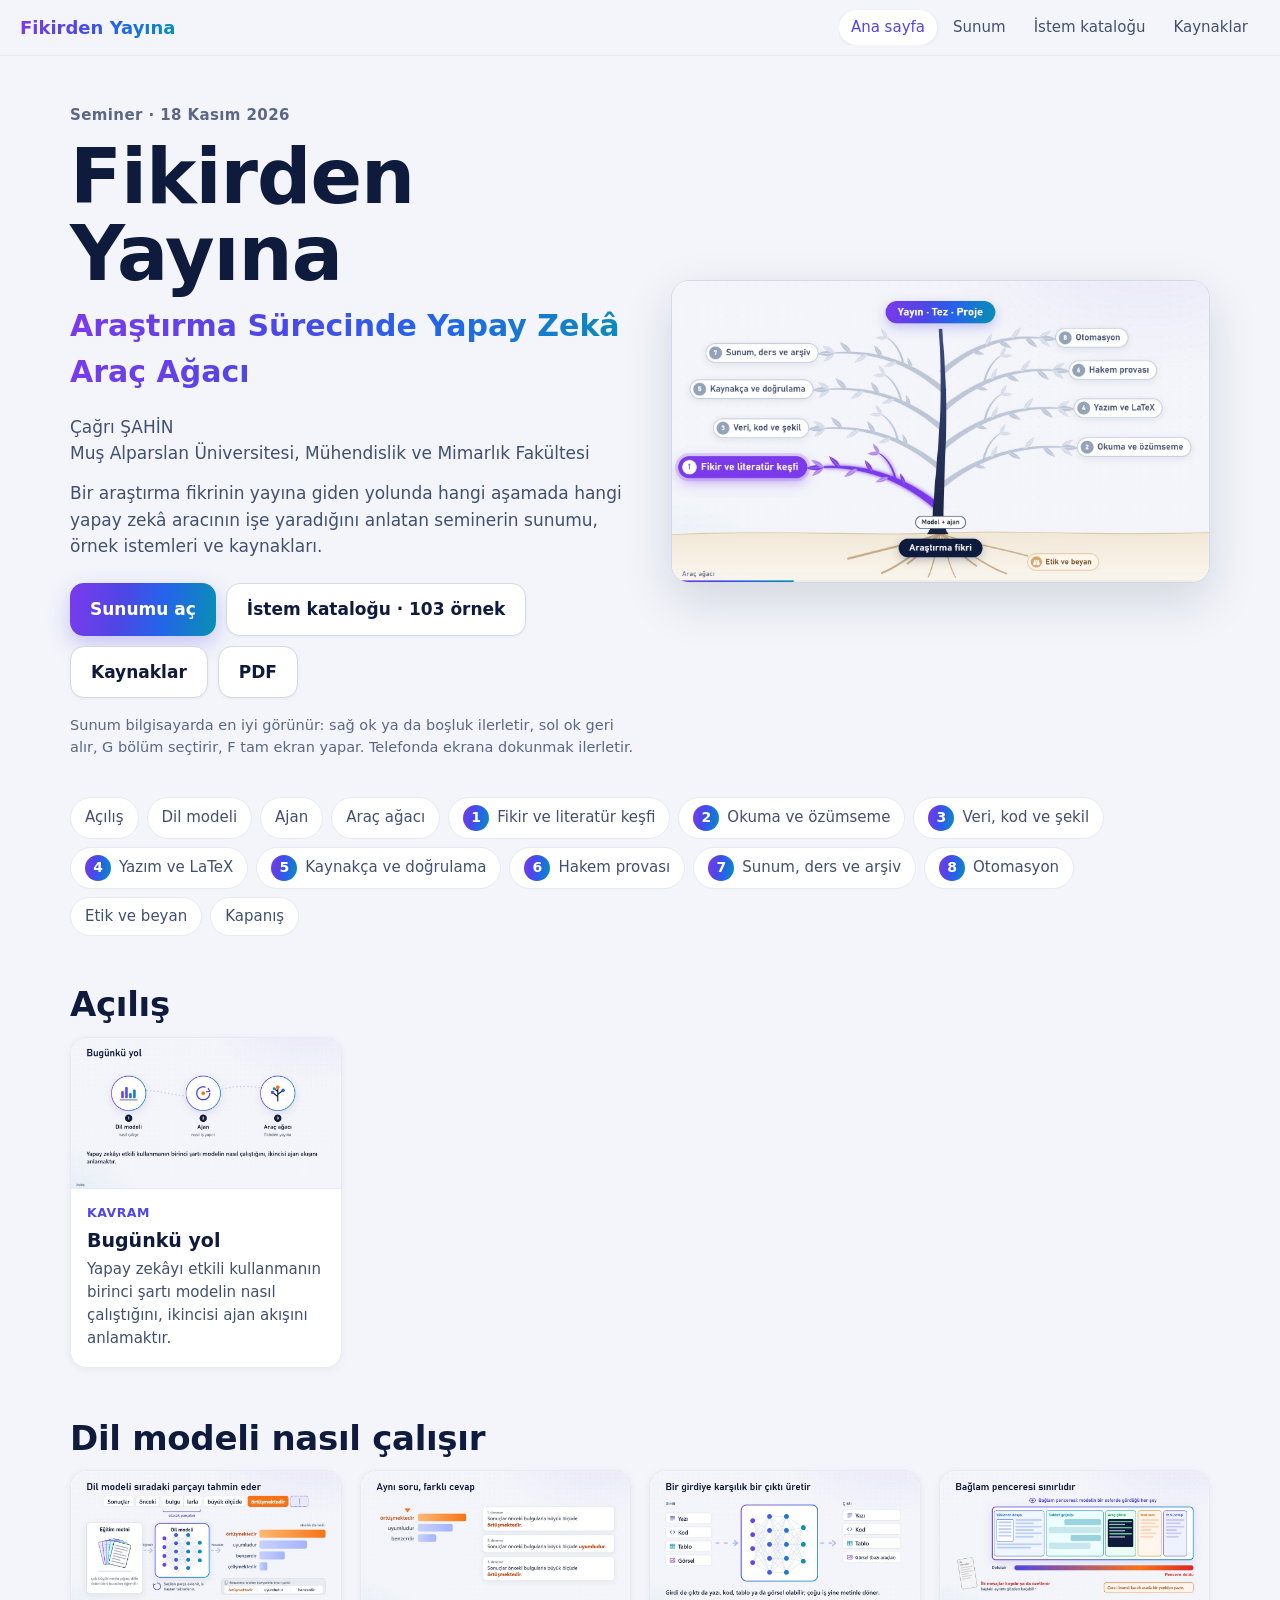
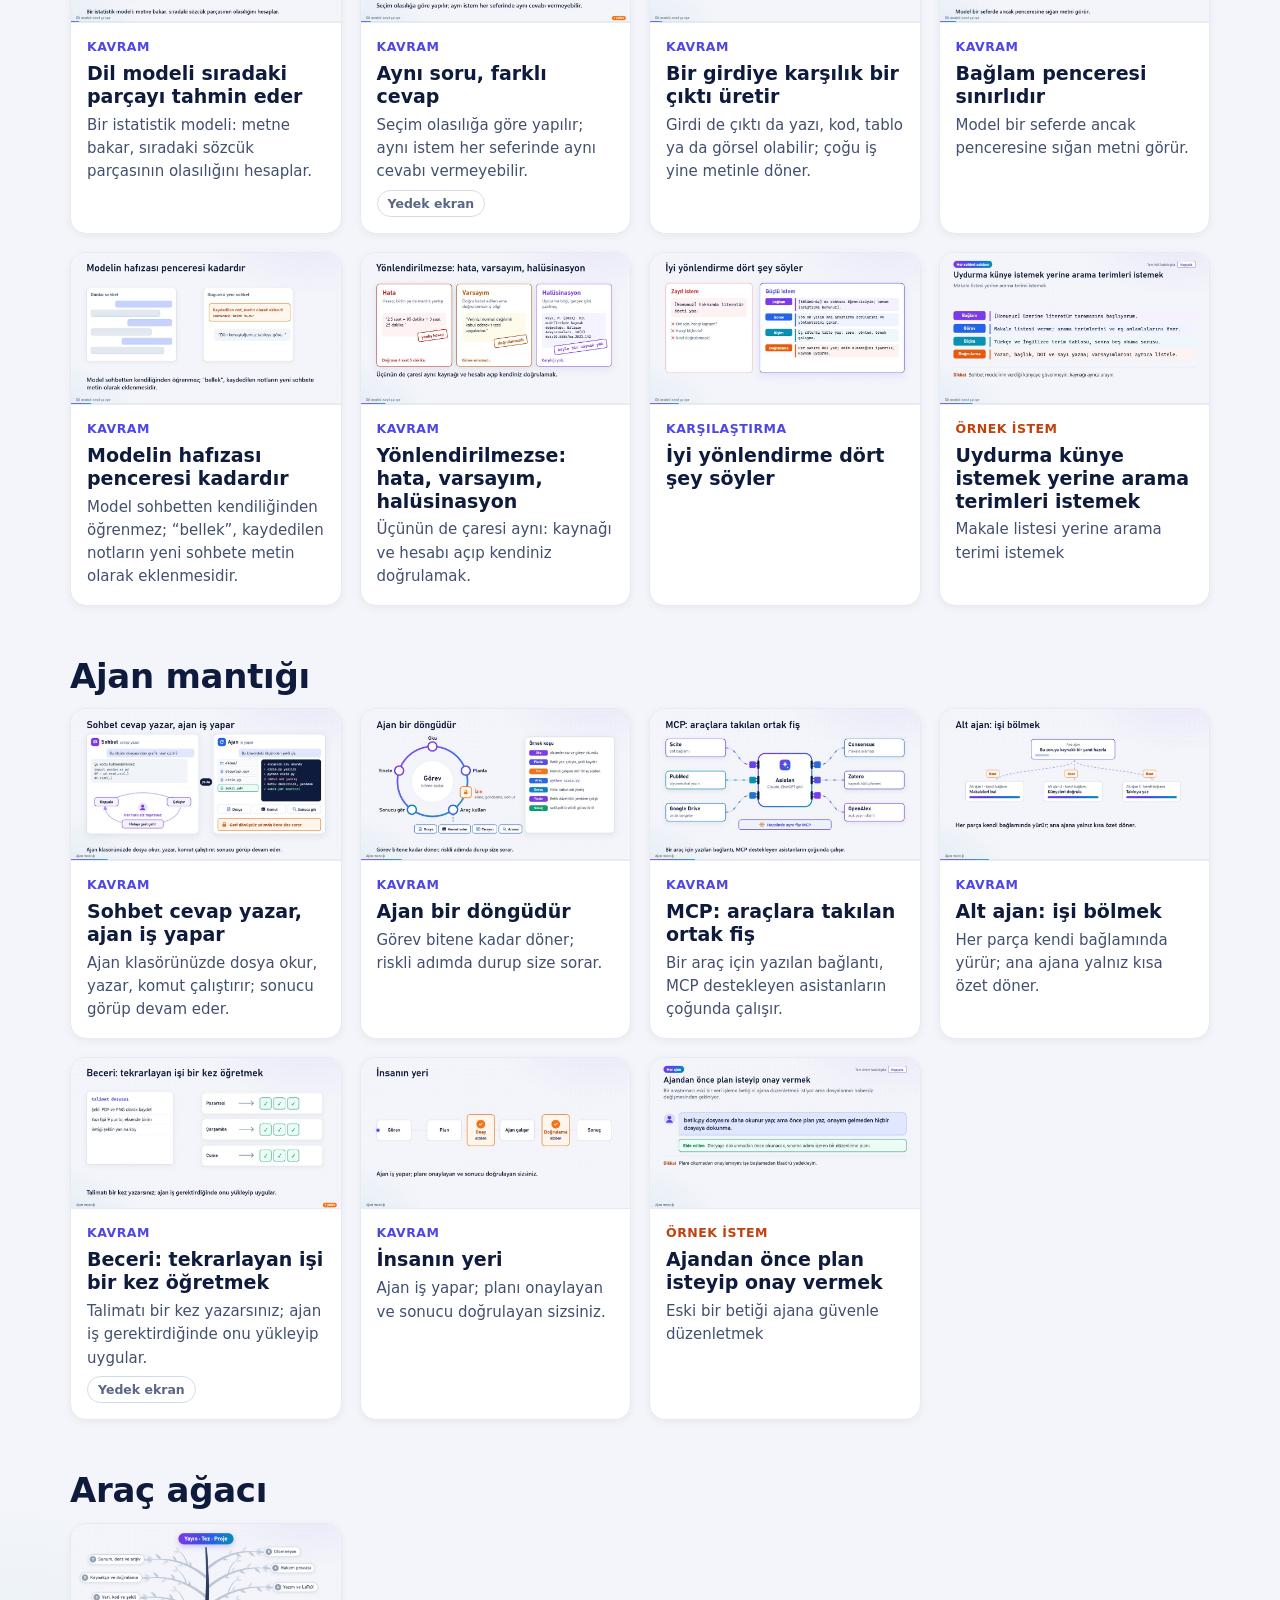
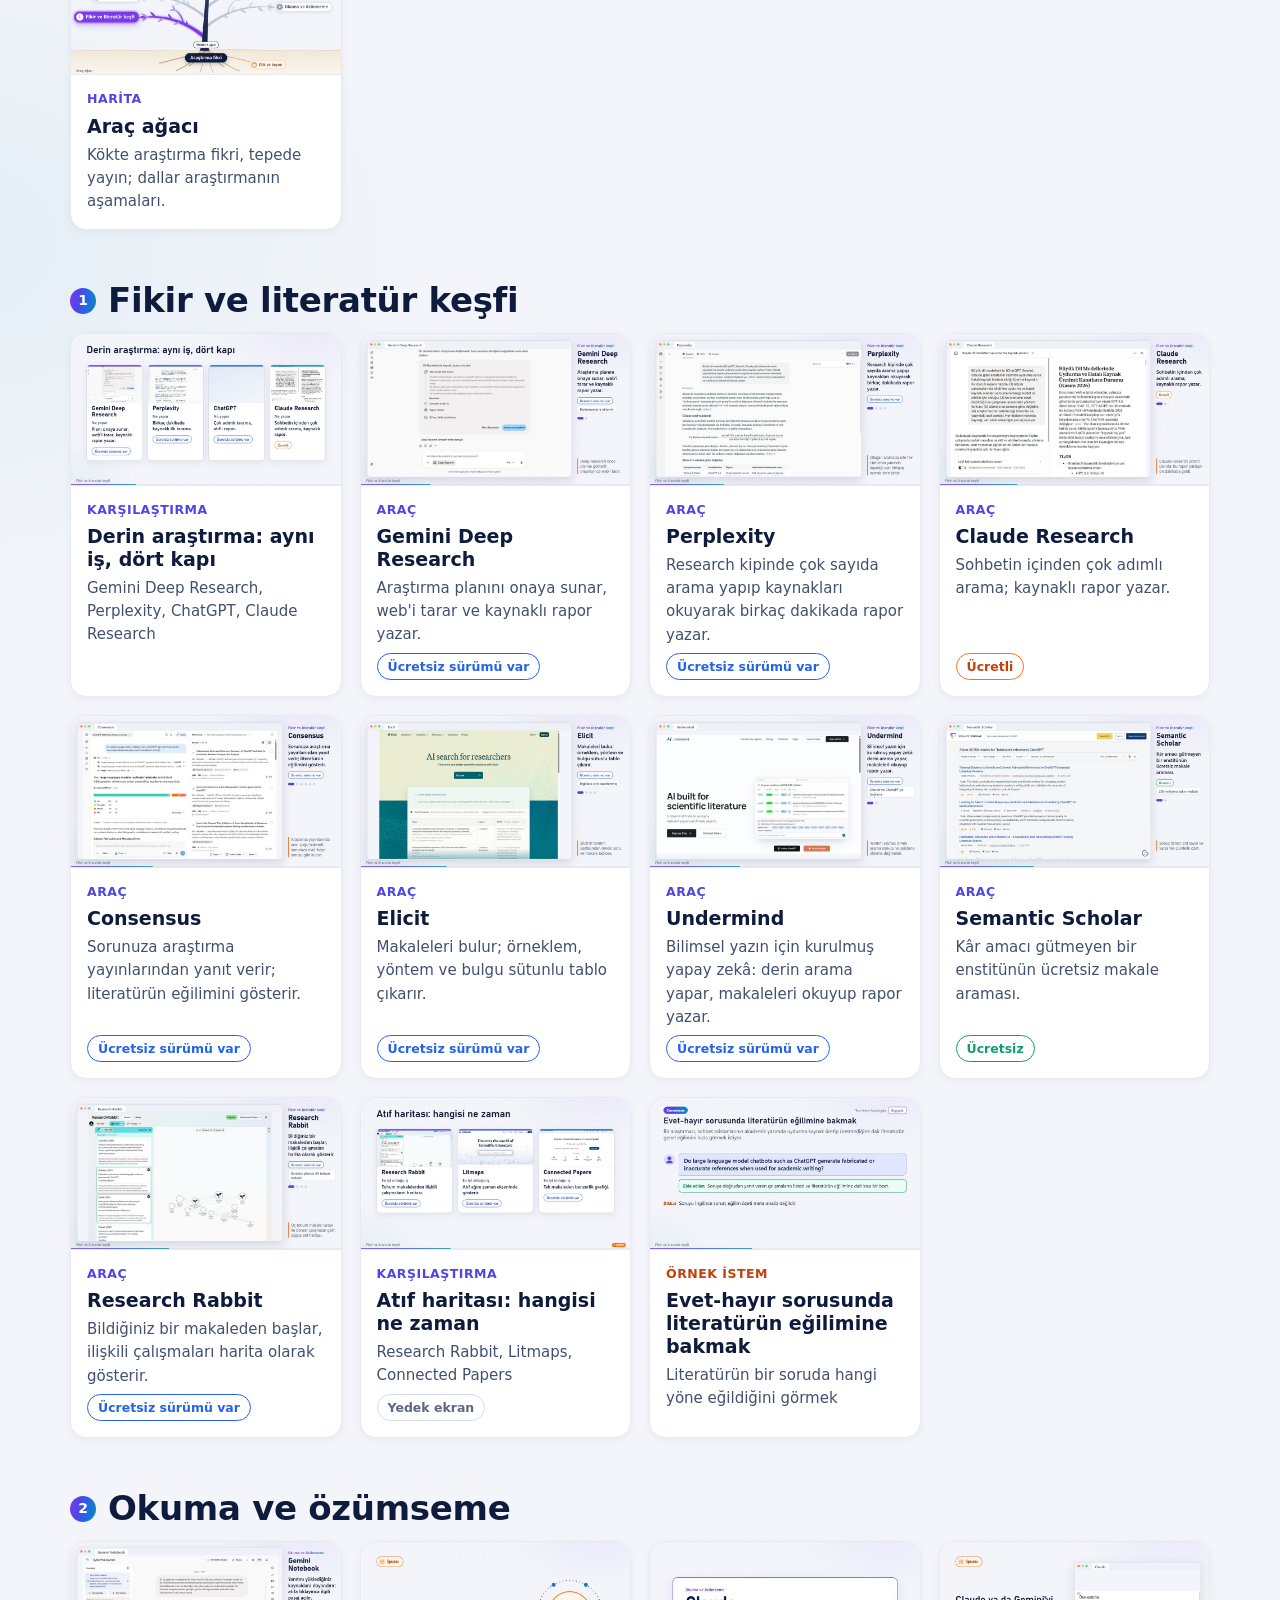
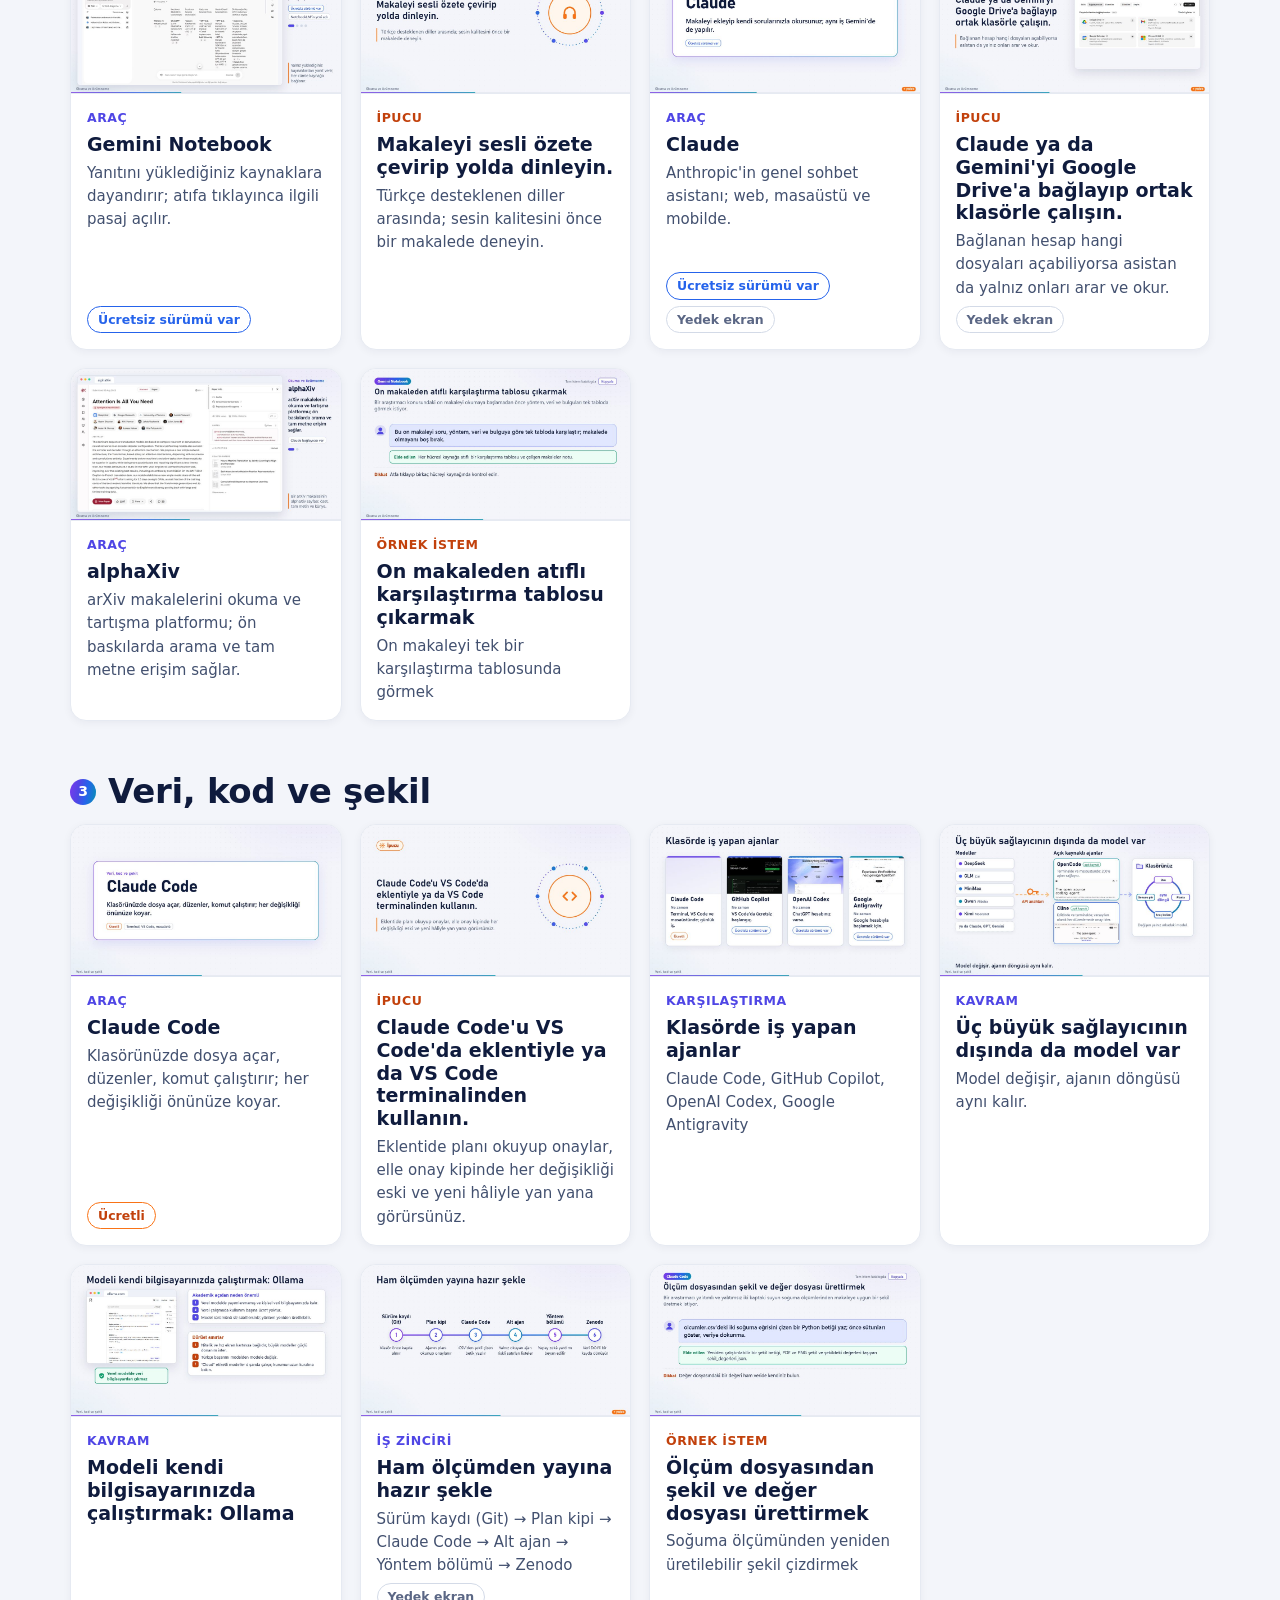
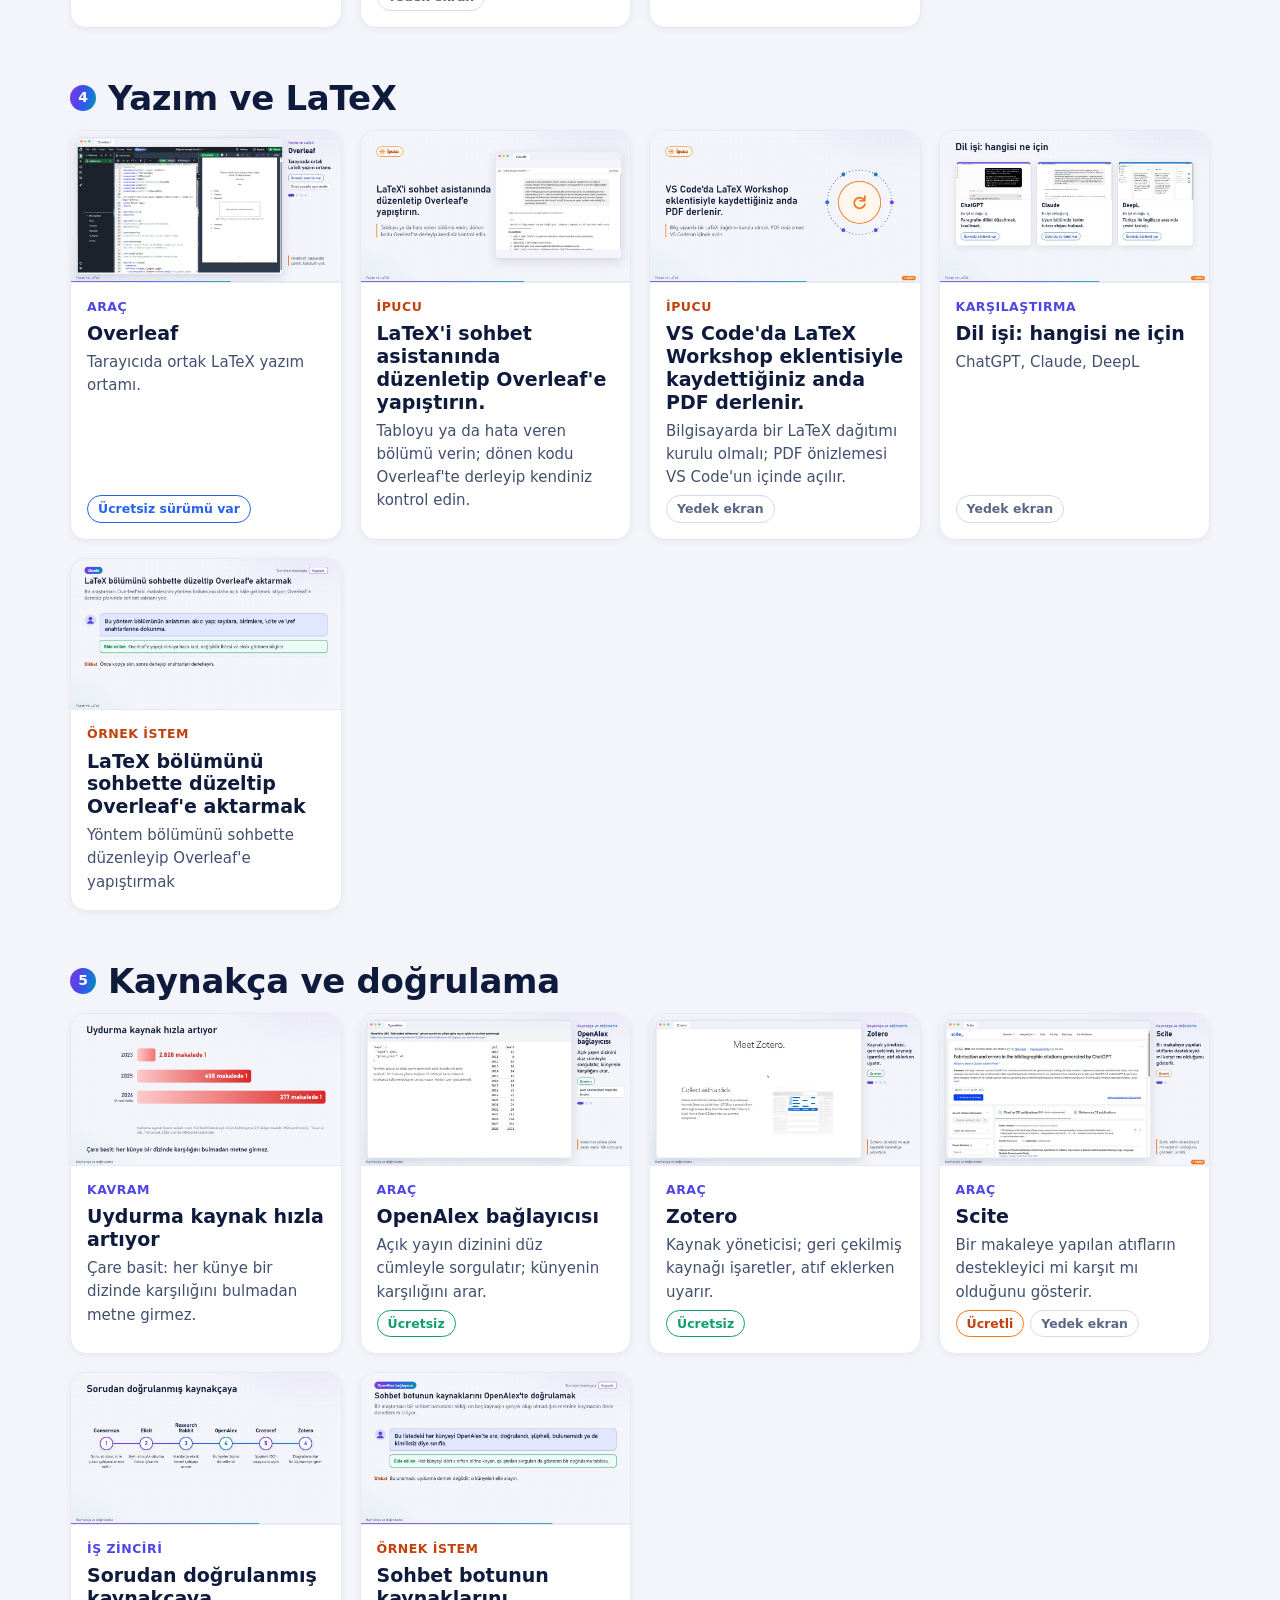
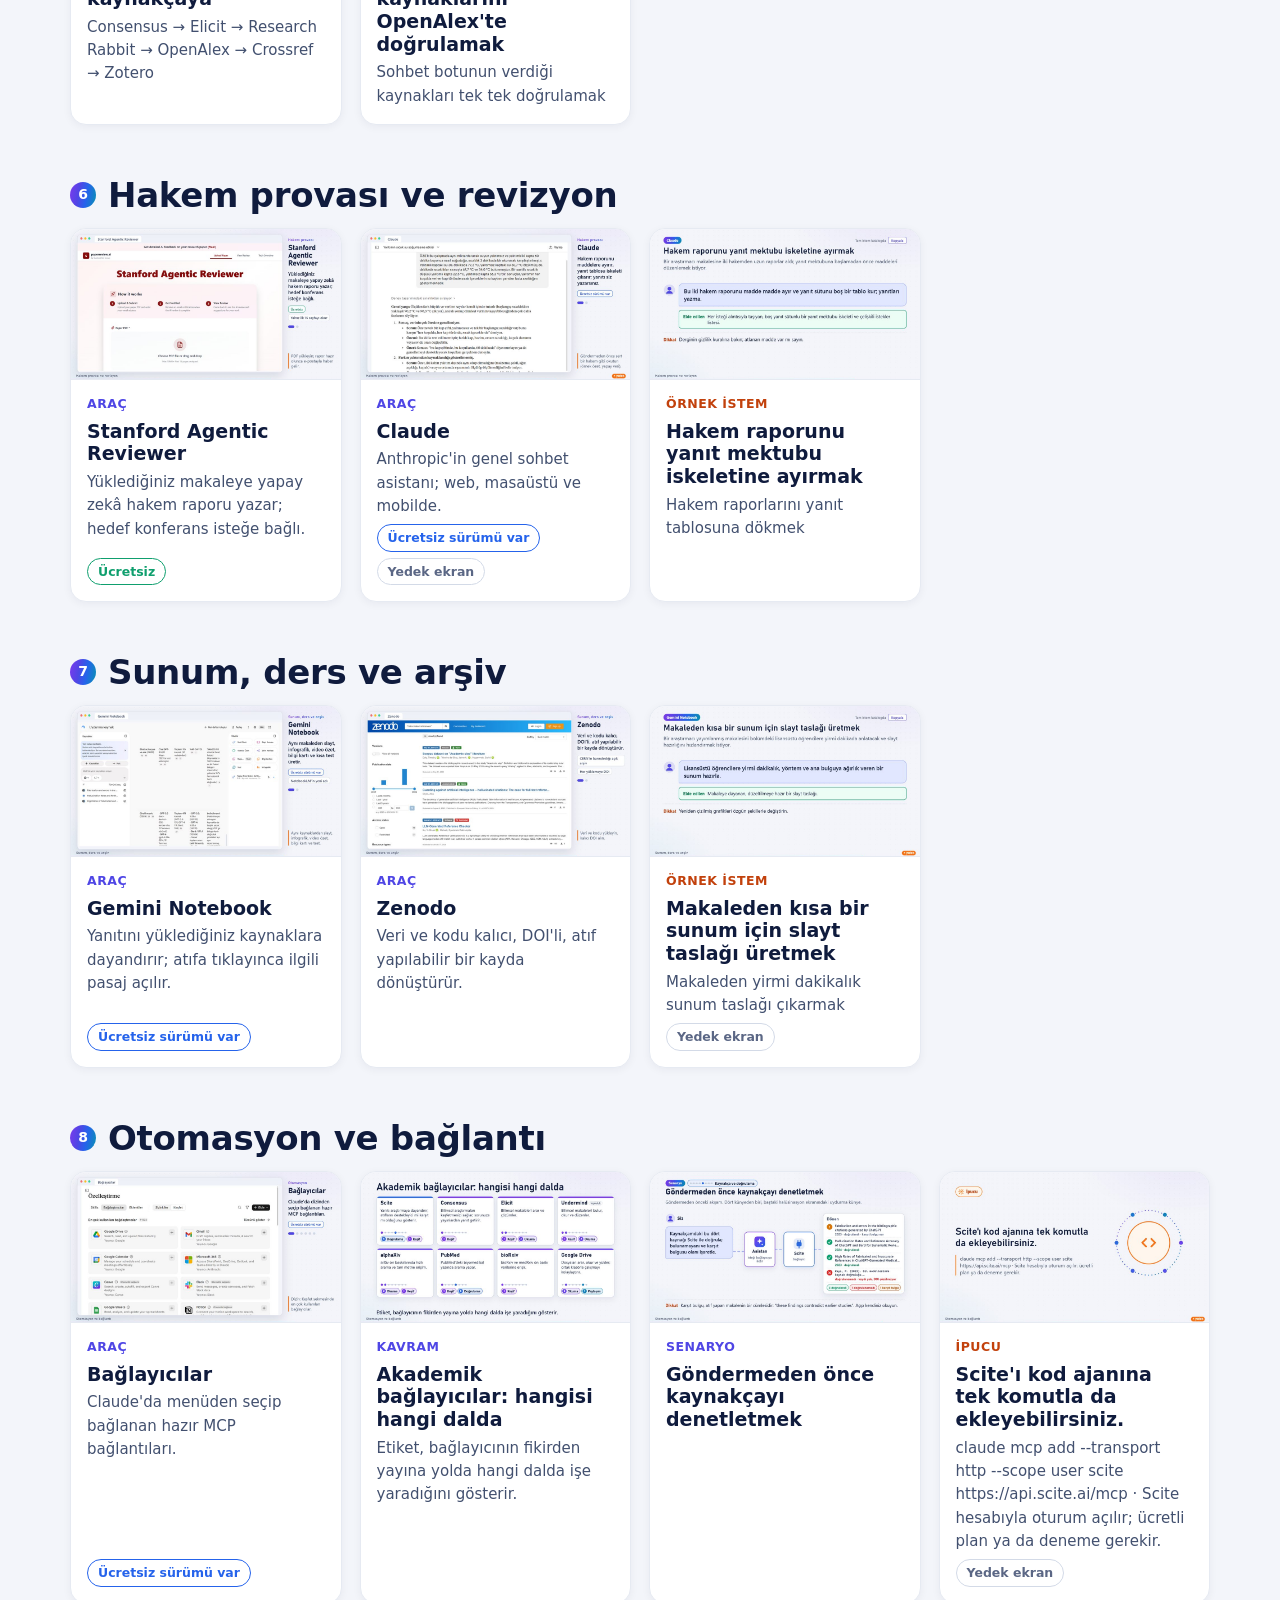
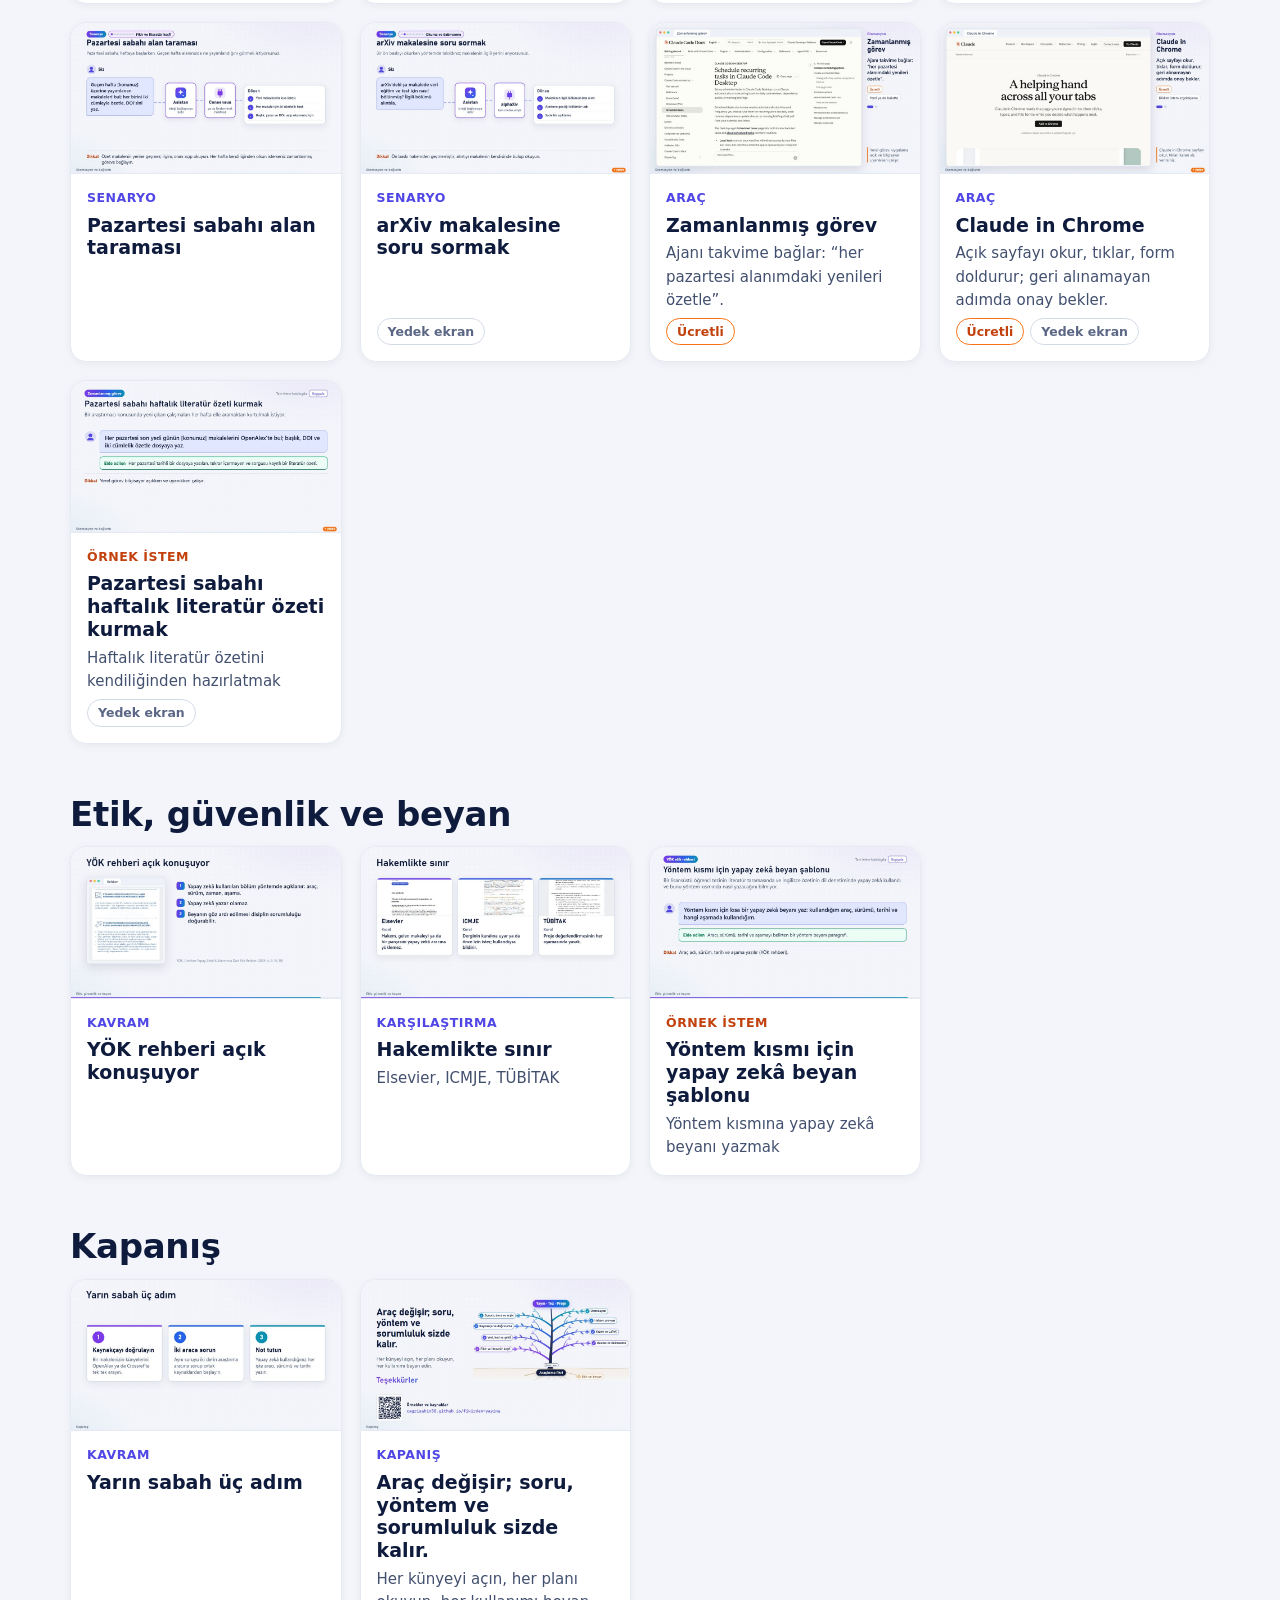
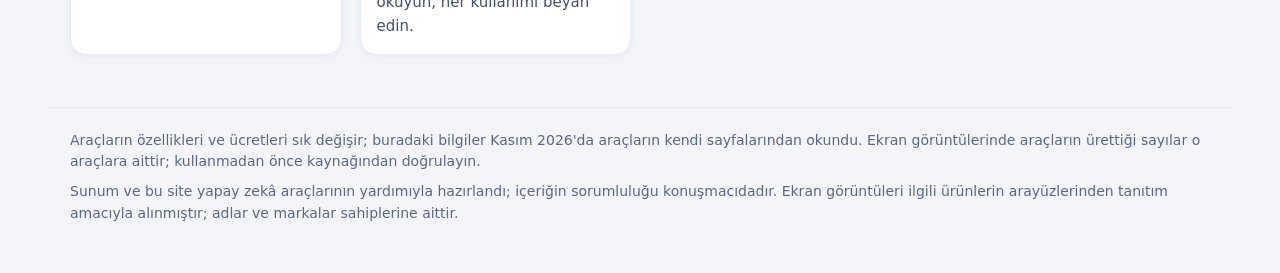
==== index.html @ ee10cb18 "Fikirden Yayina: seminer sunumu, istem katalogu ve kaynaklar Sunum (82 ekran), 103 ornekli istem kat" ====
<!doctype html>
<html lang="tr">
<head>
<meta charset="utf-8">
<meta name="viewport" content="width=device-width, initial-scale=1">
<title>Fikirden Yayına: Araştırma Sürecinde Yapay Zekâ Araç Ağacı</title>
<meta name="description" content="Araştırma sürecinde yapay zekâ araçları: seminer sunumu, örnek istemler ve kaynaklar.">
<meta property="og:type" content="website">
<meta property="og:title" content="Fikirden Yayına: Araştırma Sürecinde Yapay Zekâ Araç Ağacı">
<meta property="og:description" content="Araştırma sürecinde yapay zekâ araçları: seminer sunumu, örnek istemler ve kaynaklar.">
<meta property="og:image" content="https://cagrisahin58.github.io/fikirden-yayina/kucuk/kapak.jpg">
<meta property="og:url" content="https://cagrisahin58.github.io/fikirden-yayina/">
<link rel="stylesheet" href="site.css">
<link rel="icon" href="data:image/svg+xml,%3Csvg xmlns='http://www.w3.org/2000/svg' viewBox='0 0 64 64'%3E%3Cdefs%3E%3ClinearGradient id='g' x1='0' y1='0' x2='1' y2='1'%3E%3Cstop offset='0' stop-color='%237C3AED'/%3E%3Cstop offset='1' stop-color='%230891B2'/%3E%3C/linearGradient%3E%3C/defs%3E%3Crect width='64' height='64' rx='14' fill='url(%23g)'/%3E%3Cpath d='M32 52V14M32 38l-11-10M32 30l11-10' stroke='white' stroke-width='5' stroke-linecap='round' fill='none'/%3E%3C/svg%3E">
</head>
<body>
<nav class="ust-cubuk"><a class="marka" href="index.html">Fikirden Yayına</a><div class="baglar"><a href="index.html" class="etkin">Ana sayfa</a><a href="sunum.html">Sunum</a><a href="ornekler.html">İstem kataloğu</a><a href="kaynaklar.html">Kaynaklar</a></div></nav>
<div class="sar">
<header class="hero">
<div>
<p class="ust">Seminer · 18 Kasım 2026</p>
<h1>Fikirden Yayına</h1>
<p class="alt-b">Araştırma Sürecinde Yapay Zekâ Araç Ağacı</p>
<p class="kim">Çağrı ŞAHİN<br>Muş Alparslan Üniversitesi, Mühendislik ve Mimarlık Fakültesi</p>
<p class="tanim">Bir araştırma fikrinin yayına giden yolunda hangi aşamada hangi yapay zekâ aracının işe yaradığını anlatan seminerin sunumu, örnek istemleri ve kaynakları.</p>
<div class="dugmeler"><a class="dugme ana" href="sunum.html">Sunumu aç</a><a class="dugme" href="ornekler.html">İstem kataloğu · 103 örnek</a><a class="dugme" href="kaynaklar.html">Kaynaklar</a><a class="dugme" href="fikirden-yayina.pdf">PDF</a></div>
<p class="ipucu-s">Sunum bilgisayarda en iyi görünür: sağ ok ya da boşluk ilerletir, sol ok geri alır, G bölüm seçtirir, F tam ekran yapar. Telefonda ekrana dokunmak ilerletir.</p>
</div>
<a class="hero-gorsel" href="sunum.html#id=harita_ilk"><img width="1600" height="900" src="kucuk/agac.jpg" alt="Araç ağacı: kökte araştırma fikri, tepede yayın, dallarda araştırmanın aşamaları"></a>
</header>
<nav class="icindekiler" aria-label="Bölümler"><a href="#b-acilis">Açılış</a><a href="#b-llm">Dil modeli</a><a href="#b-ajan">Ajan</a><a href="#b-harita">Araç ağacı</a><a href="#b-kesif"><span class="no">1</span>Fikir ve literatür keşfi</a><a href="#b-okuma"><span class="no">2</span>Okuma ve özümseme</a><a href="#b-uretim"><span class="no">3</span>Veri, kod ve şekil</a><a href="#b-yazim"><span class="no">4</span>Yazım ve LaTeX</a><a href="#b-dogrulama"><span class="no">5</span>Kaynakça ve doğrulama</a><a href="#b-hakem"><span class="no">6</span>Hakem provası</a><a href="#b-paylasim"><span class="no">7</span>Sunum, ders ve arşiv</a><a href="#b-otomasyon"><span class="no">8</span>Otomasyon</a><a href="#b-etik">Etik ve beyan</a><a href="#b-kapanis">Kapanış</a></nav>
<section class="bolum" id="b-acilis"><h2>Açılış</h2><div class="izgara"><a class="kart" href="sunum.html#id=yol"><img loading="lazy" width="960" height="540" src="kucuk/yol.jpg" alt="Ekran: Bugünkü yol"><div class="kart-yazi"><span class="tur ">Kavram</span><h3>Bugünkü yol</h3><p>Yapay zekâyı etkili kullanmanın birinci şartı modelin nasıl çalıştığını, ikincisi ajan akışını anlamaktır.</p></div></a></div></section><section class="bolum" id="b-llm"><h2>Dil modeli nasıl çalışır</h2><div class="izgara"><a class="kart" href="sunum.html#id=tahmin"><img loading="lazy" width="960" height="540" src="kucuk/tahmin.jpg" alt="Ekran: Dil modeli sıradaki parçayı tahmin eder"><div class="kart-yazi"><span class="tur ">Kavram</span><h3>Dil modeli sıradaki parçayı tahmin eder</h3><p>Bir istatistik modeli: metne bakar, sıradaki sözcük parçasının olasılığını hesaplar.</p></div></a><a class="kart" href="sunum.html#id=ornekleme"><img loading="lazy" width="960" height="540" src="kucuk/ornekleme.jpg" alt="Ekran: Aynı soru, farklı cevap"><div class="kart-yazi"><span class="tur ">Kavram</span><h3>Aynı soru, farklı cevap</h3><p>Seçim olasılığa göre yapılır; aynı istem her seferinde aynı cevabı vermeyebilir.</p><div class="rozetler"><span class="rozet yedek">Yedek ekran</span></div></div></a><a class="kart" href="sunum.html#id=girdi_cikti"><img loading="lazy" width="960" height="540" src="kucuk/girdi_cikti.jpg" alt="Ekran: Bir girdiye karşılık bir çıktı üretir"><div class="kart-yazi"><span class="tur ">Kavram</span><h3>Bir girdiye karşılık bir çıktı üretir</h3><p>Girdi de çıktı da yazı, kod, tablo ya da görsel olabilir; çoğu iş yine metinle döner.</p></div></a><a class="kart" href="sunum.html#id=pencere"><img loading="lazy" width="960" height="540" src="kucuk/pencere.jpg" alt="Ekran: Bağlam penceresi sınırlıdır"><div class="kart-yazi"><span class="tur ">Kavram</span><h3>Bağlam penceresi sınırlıdır</h3><p>Model bir seferde ancak penceresine sığan metni görür.</p></div></a><a class="kart" href="sunum.html#id=hafiza"><img loading="lazy" width="960" height="540" src="kucuk/hafiza.jpg" alt="Ekran: Modelin hafızası penceresi kadardır"><div class="kart-yazi"><span class="tur ">Kavram</span><h3>Modelin hafızası penceresi kadardır</h3><p>Model sohbetten kendiliğinden öğrenmez; “bellek”, kaydedilen notların yeni sohbete metin olarak eklenmesidir.</p></div></a><a class="kart" href="sunum.html#id=varsayim"><img loading="lazy" width="960" height="540" src="kucuk/varsayim.jpg" alt="Ekran: Yönlendirilmezse: hata, varsayım, halüsinasyon"><div class="kart-yazi"><span class="tur ">Kavram</span><h3>Yönlendirilmezse: hata, varsayım, halüsinasyon</h3><p>Üçünün de çaresi aynı: kaynağı ve hesabı açıp kendiniz doğrulamak.</p></div></a><a class="kart" href="sunum.html#id=iyi_istem"><img loading="lazy" width="960" height="540" src="kucuk/iyi_istem.jpg" alt="Ekran: İyi yönlendirme dört şey söyler"><div class="kart-yazi"><span class="tur ">Karşılaştırma</span><h3>İyi yönlendirme dört şey söyler</h3></div></a><a class="kart" href="ornekler.html#llm-genel-2"><img loading="lazy" width="960" height="540" src="kucuk/o_llm.jpg" alt="Ekran: Uydurma künye istemek yerine arama terimleri istemek"><div class="kart-yazi"><span class="tur t-ornek">Örnek istem</span><h3>Uydurma künye istemek yerine arama terimleri istemek</h3><p>Makale listesi yerine arama terimi istemek</p></div></a></div></section><section class="bolum" id="b-ajan"><h2>Ajan mantığı</h2><div class="izgara"><a class="kart" href="sunum.html#id=sohbet_ajan"><img loading="lazy" width="960" height="540" src="kucuk/sohbet_ajan.jpg" alt="Ekran: Sohbet cevap yazar, ajan iş yapar"><div class="kart-yazi"><span class="tur ">Kavram</span><h3>Sohbet cevap yazar, ajan iş yapar</h3><p>Ajan klasörünüzde dosya okur, yazar, komut çalıştırır; sonucu görüp devam eder.</p></div></a><a class="kart" href="sunum.html#id=dongu"><img loading="lazy" width="960" height="540" src="kucuk/dongu.jpg" alt="Ekran: Ajan bir döngüdür"><div class="kart-yazi"><span class="tur ">Kavram</span><h3>Ajan bir döngüdür</h3><p>Görev bitene kadar döner; riskli adımda durup size sorar.</p></div></a><a class="kart" href="sunum.html#id=mcp"><img loading="lazy" width="960" height="540" src="kucuk/mcp.jpg" alt="Ekran: MCP: araçlara takılan ortak fiş"><div class="kart-yazi"><span class="tur ">Kavram</span><h3>MCP: araçlara takılan ortak fiş</h3><p>Bir araç için yazılan bağlantı, MCP destekleyen asistanların çoğunda çalışır.</p></div></a><a class="kart" href="sunum.html#id=alt_ajan"><img loading="lazy" width="960" height="540" src="kucuk/alt_ajan.jpg" alt="Ekran: Alt ajan: işi bölmek"><div class="kart-yazi"><span class="tur ">Kavram</span><h3>Alt ajan: işi bölmek</h3><p>Her parça kendi bağlamında yürür; ana ajana yalnız kısa özet döner.</p></div></a><a class="kart" href="sunum.html#id=beceri"><img loading="lazy" width="960" height="540" src="kucuk/beceri.jpg" alt="Ekran: Beceri: tekrarlayan işi bir kez öğretmek"><div class="kart-yazi"><span class="tur ">Kavram</span><h3>Beceri: tekrarlayan işi bir kez öğretmek</h3><p>Talimatı bir kez yazarsınız; ajan iş gerektirdiğinde onu yükleyip uygular.</p><div class="rozetler"><span class="rozet yedek">Yedek ekran</span></div></div></a><a class="kart" href="sunum.html#id=insan"><img loading="lazy" width="960" height="540" src="kucuk/insan.jpg" alt="Ekran: İnsanın yeri"><div class="kart-yazi"><span class="tur ">Kavram</span><h3>İnsanın yeri</h3><p>Ajan iş yapar; planı onaylayan ve sonucu doğrulayan sizsiniz.</p></div></a><a class="kart" href="ornekler.html#ajan-genel-1"><img loading="lazy" width="960" height="540" src="kucuk/o_ajan.jpg" alt="Ekran: Ajandan önce plan isteyip onay vermek"><div class="kart-yazi"><span class="tur t-ornek">Örnek istem</span><h3>Ajandan önce plan isteyip onay vermek</h3><p>Eski bir betiği ajana güvenle düzenletmek</p></div></a></div></section><section class="bolum" id="b-harita"><h2>Araç ağacı</h2><div class="izgara"><a class="kart" href="sunum.html#id=harita_ilk"><img loading="lazy" width="960" height="540" src="kucuk/harita_ilk.jpg" alt="Ekran: Araç ağacı"><div class="kart-yazi"><span class="tur ">Harita</span><h3>Araç ağacı</h3><p>Kökte araştırma fikri, tepede yayın; dallar araştırmanın aşamaları.</p></div></a></div></section><section class="bolum" id="b-kesif"><h2><span class="no">1</span>Fikir ve literatür keşfi</h2><div class="izgara"><a class="kart" href="sunum.html#id=derin_kiyas"><img loading="lazy" width="960" height="540" src="kucuk/derin_kiyas.jpg" alt="Ekran: Derin araştırma: aynı iş, dört kapı"><div class="kart-yazi"><span class="tur ">Karşılaştırma</span><h3>Derin araştırma: aynı iş, dört kapı</h3><p>Gemini Deep Research, Perplexity, ChatGPT, Claude Research</p></div></a><a class="kart" href="sunum.html#id=a_gemini_dr"><img loading="lazy" width="960" height="540" src="kucuk/a_gemini_dr.jpg" alt="Ekran: Gemini Deep Research"><div class="kart-yazi"><span class="tur ">Araç</span><h3>Gemini Deep Research</h3><p>Araştırma planını onaya sunar, web&#x27;i tarar ve kaynaklı rapor yazar.</p><div class="rozetler"><span class="rozet sinirli">Ücretsiz sürümü var</span></div></div></a><a class="kart" href="sunum.html#id=a_perplexity"><img loading="lazy" width="960" height="540" src="kucuk/a_perplexity.jpg" alt="Ekran: Perplexity"><div class="kart-yazi"><span class="tur ">Araç</span><h3>Perplexity</h3><p>Research kipinde çok sayıda arama yapıp kaynakları okuyarak birkaç dakikada rapor yazar.</p><div class="rozetler"><span class="rozet sinirli">Ücretsiz sürümü var</span></div></div></a><a class="kart" href="sunum.html#id=a_claude_research"><img loading="lazy" width="960" height="540" src="kucuk/a_claude_research.jpg" alt="Ekran: Claude Research"><div class="kart-yazi"><span class="tur ">Araç</span><h3>Claude Research</h3><p>Sohbetin içinden çok adımlı arama; kaynaklı rapor yazar.</p><div class="rozetler"><span class="rozet ucretli">Ücretli</span></div></div></a><a class="kart" href="sunum.html#id=a_consensus"><img loading="lazy" width="960" height="540" src="kucuk/a_consensus.jpg" alt="Ekran: Consensus"><div class="kart-yazi"><span class="tur ">Araç</span><h3>Consensus</h3><p>Sorunuza araştırma yayınlarından yanıt verir; literatürün eğilimini gösterir.</p><div class="rozetler"><span class="rozet sinirli">Ücretsiz sürümü var</span></div></div></a><a class="kart" href="sunum.html#id=a_elicit"><img loading="lazy" width="960" height="540" src="kucuk/a_elicit.jpg" alt="Ekran: Elicit"><div class="kart-yazi"><span class="tur ">Araç</span><h3>Elicit</h3><p>Makaleleri bulur; örneklem, yöntem ve bulgu sütunlu tablo çıkarır.</p><div class="rozetler"><span class="rozet sinirli">Ücretsiz sürümü var</span></div></div></a><a class="kart" href="sunum.html#id=a_undermind"><img loading="lazy" width="960" height="540" src="kucuk/a_undermind.jpg" alt="Ekran: Undermind"><div class="kart-yazi"><span class="tur ">Araç</span><h3>Undermind</h3><p>Bilimsel yazın için kurulmuş yapay zekâ: derin arama yapar, makaleleri okuyup rapor yazar.</p><div class="rozetler"><span class="rozet sinirli">Ücretsiz sürümü var</span></div></div></a><a class="kart" href="sunum.html#id=a_semantic_scholar"><img loading="lazy" width="960" height="540" src="kucuk/a_semantic_scholar.jpg" alt="Ekran: Semantic Scholar"><div class="kart-yazi"><span class="tur ">Araç</span><h3>Semantic Scholar</h3><p>Kâr amacı gütmeyen bir enstitünün ücretsiz makale araması.</p><div class="rozetler"><span class="rozet ucretsiz">Ücretsiz</span></div></div></a><a class="kart" href="sunum.html#id=a_research_rabbit"><img loading="lazy" width="960" height="540" src="kucuk/a_research_rabbit.jpg" alt="Ekran: Research Rabbit"><div class="kart-yazi"><span class="tur ">Araç</span><h3>Research Rabbit</h3><p>Bildiğiniz bir makaleden başlar, ilişkili çalışmaları harita olarak gösterir.</p><div class="rozetler"><span class="rozet sinirli">Ücretsiz sürümü var</span></div></div></a><a class="kart" href="sunum.html#id=harita_kiyas"><img loading="lazy" width="960" height="540" src="kucuk/harita_kiyas.jpg" alt="Ekran: Atıf haritası: hangisi ne zaman"><div class="kart-yazi"><span class="tur ">Karşılaştırma</span><h3>Atıf haritası: hangisi ne zaman</h3><p>Research Rabbit, Litmaps, Connected Papers</p><div class="rozetler"><span class="rozet yedek">Yedek ekran</span></div></div></a><a class="kart" href="ornekler.html#kesif-consensus-1"><img loading="lazy" width="960" height="540" src="kucuk/o_kesif.jpg" alt="Ekran: Evet-hayır sorusunda literatürün eğilimine bakmak"><div class="kart-yazi"><span class="tur t-ornek">Örnek istem</span><h3>Evet-hayır sorusunda literatürün eğilimine bakmak</h3><p>Literatürün bir soruda hangi yöne eğildiğini görmek</p></div></a></div></section><section class="bolum" id="b-okuma"><h2><span class="no">2</span>Okuma ve özümseme</h2><div class="izgara"><a class="kart" href="sunum.html#id=a_gemini_notebook_o"><img loading="lazy" width="960" height="540" src="kucuk/a_gemini_notebook_o.jpg" alt="Ekran: Gemini Notebook"><div class="kart-yazi"><span class="tur ">Araç</span><h3>Gemini Notebook</h3><p>Yanıtını yüklediğiniz kaynaklara dayandırır; atıfa tıklayınca ilgili pasaj açılır.</p><div class="rozetler"><span class="rozet sinirli">Ücretsiz sürümü var</span></div></div></a><a class="kart" href="sunum.html#id=ipucu_sesli_ozet"><img loading="lazy" width="960" height="540" src="kucuk/ipucu_sesli_ozet.jpg" alt="Ekran: Makaleyi sesli özete çevirip yolda dinleyin."><div class="kart-yazi"><span class="tur t-ipucu">İpucu</span><h3>Makaleyi sesli özete çevirip yolda dinleyin.</h3><p>Türkçe desteklenen diller arasında; sesin kalitesini önce bir makalede deneyin.</p></div></a><a class="kart" href="sunum.html#id=a_claude_sohbet_o"><img loading="lazy" width="960" height="540" src="kucuk/a_claude_sohbet_o.jpg" alt="Ekran: Claude"><div class="kart-yazi"><span class="tur ">Araç</span><h3>Claude</h3><p>Anthropic&#x27;in genel sohbet asistanı; web, masaüstü ve mobilde.</p><div class="rozetler"><span class="rozet sinirli">Ücretsiz sürümü var</span><span class="rozet yedek">Yedek ekran</span></div></div></a><a class="kart" href="sunum.html#id=ipucu_drive"><img loading="lazy" width="960" height="540" src="kucuk/ipucu_drive.jpg" alt="Ekran: Claude ya da Gemini&#x27;yi Google Drive&#x27;a bağlayıp ortak klasörle çalışın."><div class="kart-yazi"><span class="tur t-ipucu">İpucu</span><h3>Claude ya da Gemini&#x27;yi Google Drive&#x27;a bağlayıp ortak klasörle çalışın.</h3><p>Bağlanan hesap hangi dosyaları açabiliyorsa asistan da yalnız onları arar ve okur.</p><div class="rozetler"><span class="rozet yedek">Yedek ekran</span></div></div></a><a class="kart" href="sunum.html#id=a_alphaxiv"><img loading="lazy" width="960" height="540" src="kucuk/a_alphaxiv.jpg" alt="Ekran: alphaXiv"><div class="kart-yazi"><span class="tur ">Araç</span><h3>alphaXiv</h3><p>arXiv makalelerini okuma ve tartışma platformu; ön baskılarda arama ve tam metne erişim sağlar.</p></div></a><a class="kart" href="ornekler.html#okuma-gemini_notebook-4"><img loading="lazy" width="960" height="540" src="kucuk/o_okuma.jpg" alt="Ekran: On makaleden atıflı karşılaştırma tablosu çıkarmak"><div class="kart-yazi"><span class="tur t-ornek">Örnek istem</span><h3>On makaleden atıflı karşılaştırma tablosu çıkarmak</h3><p>On makaleyi tek bir karşılaştırma tablosunda görmek</p></div></a></div></section><section class="bolum" id="b-uretim"><h2><span class="no">3</span>Veri, kod ve şekil</h2><div class="izgara"><a class="kart" href="sunum.html#id=a_claude_code"><img loading="lazy" width="960" height="540" src="kucuk/a_claude_code.jpg" alt="Ekran: Claude Code"><div class="kart-yazi"><span class="tur ">Araç</span><h3>Claude Code</h3><p>Klasörünüzde dosya açar, düzenler, komut çalıştırır; her değişikliği önünüze koyar.</p><div class="rozetler"><span class="rozet ucretli">Ücretli</span></div></div></a><a class="kart" href="sunum.html#id=ipucu_vscode"><img loading="lazy" width="960" height="540" src="kucuk/ipucu_vscode.jpg" alt="Ekran: Claude Code&#x27;u VS Code&#x27;da eklentiyle ya da VS Code terminalinden kullanın."><div class="kart-yazi"><span class="tur t-ipucu">İpucu</span><h3>Claude Code&#x27;u VS Code&#x27;da eklentiyle ya da VS Code terminalinden kullanın.</h3><p>Eklentide planı okuyup onaylar, elle onay kipinde her değişikliği eski ve yeni hâliyle yan yana görürsünüz.</p></div></a><a class="kart" href="sunum.html#id=ajan_kiyas"><img loading="lazy" width="960" height="540" src="kucuk/ajan_kiyas.jpg" alt="Ekran: Klasörde iş yapan ajanlar"><div class="kart-yazi"><span class="tur ">Karşılaştırma</span><h3>Klasörde iş yapan ajanlar</h3><p>Claude Code, GitHub Copilot, OpenAI Codex, Google Antigravity</p></div></a><a class="kart" href="sunum.html#id=acik_modeller"><img loading="lazy" width="960" height="540" src="kucuk/acik_modeller.jpg" alt="Ekran: Üç büyük sağlayıcının dışında da model var"><div class="kart-yazi"><span class="tur ">Kavram</span><h3>Üç büyük sağlayıcının dışında da model var</h3><p>Model değişir, ajanın döngüsü aynı kalır.</p></div></a><a class="kart" href="sunum.html#id=yerel_model"><img loading="lazy" width="960" height="540" src="kucuk/yerel_model.jpg" alt="Ekran: Modeli kendi bilgisayarınızda çalıştırmak: Ollama"><div class="kart-yazi"><span class="tur ">Kavram</span><h3>Modeli kendi bilgisayarınızda çalıştırmak: Ollama</h3></div></a><a class="kart" href="sunum.html#id=z_sekil"><img loading="lazy" width="960" height="540" src="kucuk/z_sekil.jpg" alt="Ekran: Ham ölçümden yayına hazır şekle"><div class="kart-yazi"><span class="tur ">İş zinciri</span><h3>Ham ölçümden yayına hazır şekle</h3><p>Sürüm kaydı (Git) → Plan kipi → Claude Code → Alt ajan → Yöntem bölümü → Zenodo</p><div class="rozetler"><span class="rozet yedek">Yedek ekran</span></div></div></a><a class="kart" href="ornekler.html#uretim-claude_code-6"><img loading="lazy" width="960" height="540" src="kucuk/o_uretim.jpg" alt="Ekran: Ölçüm dosyasından şekil ve değer dosyası ürettirmek"><div class="kart-yazi"><span class="tur t-ornek">Örnek istem</span><h3>Ölçüm dosyasından şekil ve değer dosyası ürettirmek</h3><p>Soğuma ölçümünden yeniden üretilebilir şekil çizdirmek</p></div></a></div></section><section class="bolum" id="b-yazim"><h2><span class="no">4</span>Yazım ve LaTeX</h2><div class="izgara"><a class="kart" href="sunum.html#id=a_overleaf"><img loading="lazy" width="960" height="540" src="kucuk/a_overleaf.jpg" alt="Ekran: Overleaf"><div class="kart-yazi"><span class="tur ">Araç</span><h3>Overleaf</h3><p>Tarayıcıda ortak LaTeX yazım ortamı.</p><div class="rozetler"><span class="rozet sinirli">Ücretsiz sürümü var</span></div></div></a><a class="kart" href="sunum.html#id=ipucu_latex_overleaf"><img loading="lazy" width="960" height="540" src="kucuk/ipucu_latex_overleaf.jpg" alt="Ekran: LaTeX&#x27;i sohbet asistanında düzenletip Overleaf&#x27;e yapıştırın."><div class="kart-yazi"><span class="tur t-ipucu">İpucu</span><h3>LaTeX&#x27;i sohbet asistanında düzenletip Overleaf&#x27;e yapıştırın.</h3><p>Tabloyu ya da hata veren bölümü verin; dönen kodu Overleaf&#x27;te derleyip kendiniz kontrol edin.</p></div></a><a class="kart" href="sunum.html#id=ipucu_latex_workshop"><img loading="lazy" width="960" height="540" src="kucuk/ipucu_latex_workshop.jpg" alt="Ekran: VS Code&#x27;da LaTeX Workshop eklentisiyle kaydettiğiniz anda PDF derlenir."><div class="kart-yazi"><span class="tur t-ipucu">İpucu</span><h3>VS Code&#x27;da LaTeX Workshop eklentisiyle kaydettiğiniz anda PDF derlenir.</h3><p>Bilgisayarda bir LaTeX dağıtımı kurulu olmalı; PDF önizlemesi VS Code&#x27;un içinde açılır.</p><div class="rozetler"><span class="rozet yedek">Yedek ekran</span></div></div></a><a class="kart" href="sunum.html#id=karsi_dil"><img loading="lazy" width="960" height="540" src="kucuk/karsi_dil.jpg" alt="Ekran: Dil işi: hangisi ne için"><div class="kart-yazi"><span class="tur ">Karşılaştırma</span><h3>Dil işi: hangisi ne için</h3><p>ChatGPT, Claude, DeepL</p><div class="rozetler"><span class="rozet yedek">Yedek ekran</span></div></div></a><a class="kart" href="ornekler.html#yazim-claude_sohbet-1"><img loading="lazy" width="960" height="540" src="kucuk/o_yazim.jpg" alt="Ekran: LaTeX bölümünü sohbette düzeltip Overleaf&#x27;e aktarmak"><div class="kart-yazi"><span class="tur t-ornek">Örnek istem</span><h3>LaTeX bölümünü sohbette düzeltip Overleaf&#x27;e aktarmak</h3><p>Yöntem bölümünü sohbette düzenleyip Overleaf&#x27;e yapıştırmak</p></div></a></div></section><section class="bolum" id="b-dogrulama"><h2><span class="no">5</span>Kaynakça ve doğrulama</h2><div class="izgara"><a class="kart" href="sunum.html#id=oran"><img loading="lazy" width="960" height="540" src="kucuk/oran.jpg" alt="Ekran: Uydurma kaynak hızla artıyor"><div class="kart-yazi"><span class="tur ">Kavram</span><h3>Uydurma kaynak hızla artıyor</h3><p>Çare basit: her künye bir dizinde karşılığını bulmadan metne girmez.</p></div></a><a class="kart" href="sunum.html#id=a_openalex"><img loading="lazy" width="960" height="540" src="kucuk/a_openalex.jpg" alt="Ekran: OpenAlex bağlayıcısı"><div class="kart-yazi"><span class="tur ">Araç</span><h3>OpenAlex bağlayıcısı</h3><p>Açık yayın dizinini düz cümleyle sorgulatır; künyenin karşılığını arar.</p><div class="rozetler"><span class="rozet ucretsiz">Ücretsiz</span></div></div></a><a class="kart" href="sunum.html#id=a_zotero"><img loading="lazy" width="960" height="540" src="kucuk/a_zotero.jpg" alt="Ekran: Zotero"><div class="kart-yazi"><span class="tur ">Araç</span><h3>Zotero</h3><p>Kaynak yöneticisi; geri çekilmiş kaynağı işaretler, atıf eklerken uyarır.</p><div class="rozetler"><span class="rozet ucretsiz">Ücretsiz</span></div></div></a><a class="kart" href="sunum.html#id=a_scite"><img loading="lazy" width="960" height="540" src="kucuk/a_scite.jpg" alt="Ekran: Scite"><div class="kart-yazi"><span class="tur ">Araç</span><h3>Scite</h3><p>Bir makaleye yapılan atıfların destekleyici mi karşıt mı olduğunu gösterir.</p><div class="rozetler"><span class="rozet ucretli">Ücretli</span><span class="rozet yedek">Yedek ekran</span></div></div></a><a class="kart" href="sunum.html#id=z_kaynakca"><img loading="lazy" width="960" height="540" src="kucuk/z_kaynakca.jpg" alt="Ekran: Sorudan doğrulanmış kaynakçaya"><div class="kart-yazi"><span class="tur ">İş zinciri</span><h3>Sorudan doğrulanmış kaynakçaya</h3><p>Consensus → Elicit → Research Rabbit → OpenAlex → Crossref → Zotero</p></div></a><a class="kart" href="ornekler.html#dogrulama-openalex-1"><img loading="lazy" width="960" height="540" src="kucuk/o_dogrulama.jpg" alt="Ekran: Sohbet botunun kaynaklarını OpenAlex&#x27;te doğrulamak"><div class="kart-yazi"><span class="tur t-ornek">Örnek istem</span><h3>Sohbet botunun kaynaklarını OpenAlex&#x27;te doğrulamak</h3><p>Sohbet botunun verdiği kaynakları tek tek doğrulamak</p></div></a></div></section><section class="bolum" id="b-hakem"><h2><span class="no">6</span>Hakem provası ve revizyon</h2><div class="izgara"><a class="kart" href="sunum.html#id=a_paperreview"><img loading="lazy" width="960" height="540" src="kucuk/a_paperreview.jpg" alt="Ekran: Stanford Agentic Reviewer"><div class="kart-yazi"><span class="tur ">Araç</span><h3>Stanford Agentic Reviewer</h3><p>Yüklediğiniz makaleye yapay zekâ hakem raporu yazar; hedef konferans isteğe bağlı.</p><div class="rozetler"><span class="rozet ucretsiz">Ücretsiz</span></div></div></a><a class="kart" href="sunum.html#id=a_claude_sohbet_h"><img loading="lazy" width="960" height="540" src="kucuk/a_claude_sohbet_h.jpg" alt="Ekran: Claude"><div class="kart-yazi"><span class="tur ">Araç</span><h3>Claude</h3><p>Anthropic&#x27;in genel sohbet asistanı; web, masaüstü ve mobilde.</p><div class="rozetler"><span class="rozet sinirli">Ücretsiz sürümü var</span><span class="rozet yedek">Yedek ekran</span></div></div></a><a class="kart" href="ornekler.html#hakem-claude_sohbet-2"><img loading="lazy" width="960" height="540" src="kucuk/o_hakem.jpg" alt="Ekran: Hakem raporunu yanıt mektubu iskeletine ayırmak"><div class="kart-yazi"><span class="tur t-ornek">Örnek istem</span><h3>Hakem raporunu yanıt mektubu iskeletine ayırmak</h3><p>Hakem raporlarını yanıt tablosuna dökmek</p></div></a></div></section><section class="bolum" id="b-paylasim"><h2><span class="no">7</span>Sunum, ders ve arşiv</h2><div class="izgara"><a class="kart" href="sunum.html#id=a_gemini_notebook_p"><img loading="lazy" width="960" height="540" src="kucuk/a_gemini_notebook_p.jpg" alt="Ekran: Gemini Notebook"><div class="kart-yazi"><span class="tur ">Araç</span><h3>Gemini Notebook</h3><p>Yanıtını yüklediğiniz kaynaklara dayandırır; atıfa tıklayınca ilgili pasaj açılır.</p><div class="rozetler"><span class="rozet sinirli">Ücretsiz sürümü var</span></div></div></a><a class="kart" href="sunum.html#id=a_zenodo"><img loading="lazy" width="960" height="540" src="kucuk/a_zenodo.jpg" alt="Ekran: Zenodo"><div class="kart-yazi"><span class="tur ">Araç</span><h3>Zenodo</h3><p>Veri ve kodu kalıcı, DOI&#x27;li, atıf yapılabilir bir kayda dönüştürür.</p></div></a><a class="kart" href="ornekler.html#paylasim-gemini_notebook-1"><img loading="lazy" width="960" height="540" src="kucuk/o_paylasim.jpg" alt="Ekran: Makaleden kısa bir sunum için slayt taslağı üretmek"><div class="kart-yazi"><span class="tur t-ornek">Örnek istem</span><h3>Makaleden kısa bir sunum için slayt taslağı üretmek</h3><p>Makaleden yirmi dakikalık sunum taslağı çıkarmak</p><div class="rozetler"><span class="rozet yedek">Yedek ekran</span></div></div></a></div></section><section class="bolum" id="b-otomasyon"><h2><span class="no">8</span>Otomasyon ve bağlantı</h2><div class="izgara"><a class="kart" href="sunum.html#id=a_baglayicilar"><img loading="lazy" width="960" height="540" src="kucuk/a_baglayicilar.jpg" alt="Ekran: Bağlayıcılar"><div class="kart-yazi"><span class="tur ">Araç</span><h3>Bağlayıcılar</h3><p>Claude&#x27;da menüden seçip bağlanan hazır MCP bağlantıları.</p><div class="rozetler"><span class="rozet sinirli">Ücretsiz sürümü var</span></div></div></a><a class="kart" href="sunum.html#id=baglayici_galeri"><img loading="lazy" width="960" height="540" src="kucuk/baglayici_galeri.jpg" alt="Ekran: Akademik bağlayıcılar: hangisi hangi dalda"><div class="kart-yazi"><span class="tur ">Kavram</span><h3>Akademik bağlayıcılar: hangisi hangi dalda</h3><p>Etiket, bağlayıcının fikirden yayına yolda hangi dalda işe yaradığını gösterir.</p></div></a><a class="kart" href="sunum.html#id=sn_kaynakca"><img loading="lazy" width="960" height="540" src="kucuk/sn_kaynakca.jpg" alt="Ekran: Göndermeden önce kaynakçayı denetletmek"><div class="kart-yazi"><span class="tur ">Senaryo</span><h3>Göndermeden önce kaynakçayı denetletmek</h3></div></a><a class="kart" href="sunum.html#id=ipucu_scite_komut"><img loading="lazy" width="960" height="540" src="kucuk/ipucu_scite_komut.jpg" alt="Ekran: Scite&#x27;ı kod ajanına tek komutla da ekleyebilirsiniz."><div class="kart-yazi"><span class="tur t-ipucu">İpucu</span><h3>Scite&#x27;ı kod ajanına tek komutla da ekleyebilirsiniz.</h3><p>claude mcp add --transport http --scope user scite https://api.scite.ai/mcp · Scite hesabıyla oturum açılır; ücretli plan ya da deneme gerekir.</p><div class="rozetler"><span class="rozet yedek">Yedek ekran</span></div></div></a><a class="kart" href="sunum.html#id=sn_pazartesi"><img loading="lazy" width="960" height="540" src="kucuk/sn_pazartesi.jpg" alt="Ekran: Pazartesi sabahı alan taraması"><div class="kart-yazi"><span class="tur ">Senaryo</span><h3>Pazartesi sabahı alan taraması</h3></div></a><a class="kart" href="sunum.html#id=sn_arxiv"><img loading="lazy" width="960" height="540" src="kucuk/sn_arxiv.jpg" alt="Ekran: arXiv makalesine soru sormak"><div class="kart-yazi"><span class="tur ">Senaryo</span><h3>arXiv makalesine soru sormak</h3><div class="rozetler"><span class="rozet yedek">Yedek ekran</span></div></div></a><a class="kart" href="sunum.html#id=a_zamanli"><img loading="lazy" width="960" height="540" src="kucuk/a_zamanli.jpg" alt="Ekran: Zamanlanmış görev"><div class="kart-yazi"><span class="tur ">Araç</span><h3>Zamanlanmış görev</h3><p>Ajanı takvime bağlar: “her pazartesi alanımdaki yenileri özetle”.</p><div class="rozetler"><span class="rozet ucretli">Ücretli</span></div></div></a><a class="kart" href="sunum.html#id=a_tarayici"><img loading="lazy" width="960" height="540" src="kucuk/a_tarayici.jpg" alt="Ekran: Claude in Chrome"><div class="kart-yazi"><span class="tur ">Araç</span><h3>Claude in Chrome</h3><p>Açık sayfayı okur, tıklar, form doldurur; geri alınamayan adımda onay bekler.</p><div class="rozetler"><span class="rozet ucretli">Ücretli</span><span class="rozet yedek">Yedek ekran</span></div></div></a><a class="kart" href="ornekler.html#otomasyon-zamanli_gorev-1"><img loading="lazy" width="960" height="540" src="kucuk/o_otomasyon.jpg" alt="Ekran: Pazartesi sabahı haftalık literatür özeti kurmak"><div class="kart-yazi"><span class="tur t-ornek">Örnek istem</span><h3>Pazartesi sabahı haftalık literatür özeti kurmak</h3><p>Haftalık literatür özetini kendiliğinden hazırlatmak</p><div class="rozetler"><span class="rozet yedek">Yedek ekran</span></div></div></a></div></section><section class="bolum" id="b-etik"><h2>Etik, güvenlik ve beyan</h2><div class="izgara"><a class="kart" href="sunum.html#id=yok_kural"><img loading="lazy" width="960" height="540" src="kucuk/yok_kural.jpg" alt="Ekran: YÖK rehberi açık konuşuyor"><div class="kart-yazi"><span class="tur ">Kavram</span><h3>YÖK rehberi açık konuşuyor</h3></div></a><a class="kart" href="sunum.html#id=hakem_sinir"><img loading="lazy" width="960" height="540" src="kucuk/hakem_sinir.jpg" alt="Ekran: Hakemlikte sınır"><div class="kart-yazi"><span class="tur ">Karşılaştırma</span><h3>Hakemlikte sınır</h3><p>Elsevier, ICMJE, TÜBİTAK</p></div></a><a class="kart" href="ornekler.html#etik-yok_rehber-1"><img loading="lazy" width="960" height="540" src="kucuk/o_etik.jpg" alt="Ekran: Yöntem kısmı için yapay zekâ beyan şablonu"><div class="kart-yazi"><span class="tur t-ornek">Örnek istem</span><h3>Yöntem kısmı için yapay zekâ beyan şablonu</h3><p>Yöntem kısmına yapay zekâ beyanı yazmak</p></div></a></div></section><section class="bolum" id="b-kapanis"><h2>Kapanış</h2><div class="izgara"><a class="kart" href="sunum.html#id=yarin"><img loading="lazy" width="960" height="540" src="kucuk/yarin.jpg" alt="Ekran: Yarın sabah üç adım"><div class="kart-yazi"><span class="tur ">Kavram</span><h3>Yarın sabah üç adım</h3></div></a><a class="kart" href="sunum.html#id=kapanis"><img loading="lazy" width="960" height="540" src="kucuk/kapanis.jpg" alt="Ekran: Araç değişir; soru, yöntem ve sorumluluk sizde kalır."><div class="kart-yazi"><span class="tur ">Kapanış</span><h3>Araç değişir; soru, yöntem ve sorumluluk sizde kalır.</h3><p>Her künyeyi açın, her planı okuyun, her kullanımı beyan edin.</p></div></a></div></section>
</div>
<footer class="alt">
<p>Araçların özellikleri ve ücretleri sık değişir; buradaki bilgiler Kasım 2026'da araçların kendi sayfalarından okundu. Ekran görüntülerinde araçların ürettiği sayılar o araçlara aittir; kullanmadan önce kaynağından doğrulayın.</p>
<p>Sunum ve bu site yapay zekâ araçlarının yardımıyla hazırlandı; içeriğin sorumluluğu konuşmacıdadır. Ekran görüntüleri ilgili ürünlerin arayüzlerinden tanıtım amacıyla alınmıştır; adlar ve markalar sahiplerine aittir.</p>
</footer>
</body>
</html>
---- site.css ----
:root{--zemin:#F3F5FA;--kart:#FFFFFF;--metin:#0F1B3D;--ikincil:#42506F;--soluk:#5B6785;--cizgi:#D3DAE7;--cizgi2:#E6EAF2;
--mor:#7C3AED;--civit:#4F46E5;--mavi:#2563EB;--cam:#0891B2;--sicak:#F97316;--sicak2:#C2410C;--yesil:#0F9F6E;
--gecis:linear-gradient(100deg,#7C3AED 0%,#4F46E5 35%,#2563EB 62%,#0891B2 100%);
--baslik:"Bahnschrift","Segoe UI Variable Display","Segoe UI",system-ui,-apple-system,"Helvetica Neue",Arial,sans-serif;
--govde:"Segoe UI Variable Text","Segoe UI",system-ui,-apple-system,"Helvetica Neue",Arial,sans-serif;
--mono:"Cascadia Mono","Cascadia Code",Consolas,"SFMono-Regular",Menlo,monospace}
*{box-sizing:border-box}
html{scroll-behavior:smooth;scroll-padding-top:72px}
body{margin:0;background:
 radial-gradient(1100px 600px at 92% -8%,rgba(124,58,237,.08),transparent 60%),
 radial-gradient(900px 600px at -6% 30%,rgba(8,145,178,.07),transparent 60%),var(--zemin);
 color:var(--metin);font-family:var(--govde);font-size:17px;line-height:1.55;-webkit-font-smoothing:antialiased}
a{color:var(--civit)}
img{max-width:100%;height:auto;display:block}
.ust-cubuk{position:sticky;top:0;z-index:20;display:flex;align-items:center;justify-content:space-between;gap:12px;
 padding:10px 20px;background:rgba(243,245,250,.9);backdrop-filter:blur(10px);border-bottom:1px solid var(--cizgi2)}
.marka{font-family:var(--baslik);font-weight:700;font-size:18px;text-decoration:none;background:var(--gecis);
 -webkit-background-clip:text;background-clip:text;color:transparent;white-space:nowrap}
.baglar{display:flex;gap:4px;overflow-x:auto}
.baglar a{padding:6px 12px;border-radius:999px;text-decoration:none;color:var(--ikincil);font-size:15px;white-space:nowrap}
.baglar a:hover{background:#fff}
.baglar a.etkin{background:#fff;color:var(--civit);box-shadow:0 1px 4px rgba(15,27,61,.08)}
.sar{max-width:1180px;margin:0 auto;padding:0 20px}
.hero{display:grid;grid-template-columns:1.05fr 1fr;gap:36px;align-items:center;padding:48px 0 30px}
.hero .ust{font-family:var(--baslik);font-weight:600;letter-spacing:.4px;color:var(--soluk);margin:0 0 10px;font-size:15px}
.hero h1{font-family:var(--baslik);font-size:clamp(40px,7vw,76px);line-height:1.02;letter-spacing:-1px;margin:0}
.hero .alt-b{font-family:var(--baslik);font-size:clamp(20px,3vw,30px);font-weight:600;margin:10px 0 0;background:var(--gecis);
 -webkit-background-clip:text;background-clip:text;color:transparent}
.hero .kim{margin:18px 0 0;color:var(--ikincil)}
.hero .tanim{margin:14px 0 0;color:var(--ikincil);max-width:34em}
.dugmeler{display:flex;flex-wrap:wrap;gap:10px;margin:24px 0 0}
.dugme{display:inline-flex;align-items:center;gap:8px;padding:12px 20px;border-radius:14px;text-decoration:none;font-weight:600;
 background:#fff;color:var(--metin);border:1px solid var(--cizgi);box-shadow:0 1px 3px rgba(15,27,61,.05)}
.dugme:hover{border-color:var(--civit);color:var(--civit)}
.dugme.ana{background:var(--gecis);color:#fff;border:0;box-shadow:0 8px 22px rgba(79,70,229,.28)}
.dugme.ana:hover{color:#fff;filter:brightness(1.06)}
.ipucu-s{margin:16px 0 0;font-size:14.5px;color:var(--soluk)}
.hero-gorsel{display:block;border-radius:18px;overflow:hidden;border:1px solid var(--cizgi);background:#fff;
 box-shadow:0 18px 50px rgba(15,27,61,.14)}
.icindekiler{display:flex;flex-wrap:wrap;gap:8px;padding:8px 0 4px}
.icindekiler a{display:inline-flex;align-items:center;gap:8px;padding:7px 14px;border-radius:999px;background:#fff;border:1px solid var(--cizgi2);
 text-decoration:none;color:var(--ikincil);font-size:15px}
.icindekiler a:hover{border-color:var(--civit);color:var(--civit)}
.no{display:inline-grid;place-items:center;min-width:26px;height:26px;padding:0 7px;border-radius:999px;background:var(--gecis);color:#fff;
 font-family:var(--baslik);font-weight:700;font-size:14px}
section.bolum{padding:38px 0 6px}
section.bolum h2{display:flex;align-items:center;gap:12px;font-family:var(--baslik);font-size:clamp(24px,3.4vw,34px);margin:0 0 6px;letter-spacing:-.3px}
section.bolum .b-alt{margin:0 0 18px;color:var(--soluk)}
.izgara{display:grid;grid-template-columns:repeat(auto-fill,minmax(270px,1fr));gap:18px}
.kart{display:flex;flex-direction:column;background:var(--kart);border:1px solid var(--cizgi2);border-radius:16px;overflow:hidden;
 text-decoration:none;color:inherit;box-shadow:0 2px 8px rgba(15,27,61,.05);transition:transform .15s,box-shadow .15s,border-color .15s}
.kart:hover{transform:translateY(-3px);box-shadow:0 14px 30px rgba(15,27,61,.12);border-color:#c7cdf5}
.kart img{aspect-ratio:16/9;width:100%;height:auto;object-fit:cover;border-bottom:1px solid var(--cizgi2);background:#eef1f7}
.kart-yazi{padding:14px 16px 16px;display:flex;flex-direction:column;gap:6px;flex:1}
.tur{align-self:flex-start;font-family:var(--baslik);font-size:12.5px;font-weight:600;letter-spacing:.5px;text-transform:uppercase;color:var(--civit)}
.tur.t-ipucu,.tur.t-ornek{color:var(--sicak2)}
.kart h3{font-family:var(--baslik);font-size:19px;line-height:1.2;margin:0}
.kart p{margin:0;color:var(--ikincil);font-size:15px}
.rozet{align-self:flex-start;margin-top:auto;padding:3px 10px;border-radius:999px;border:1.5px solid var(--mavi);color:var(--mavi);font-size:12.5px;font-weight:600}
.rozet.ucretli{border-color:var(--sicak);color:var(--sicak2)}
.rozet.ucretsiz{border-color:var(--yesil);color:var(--yesil)}
.rozet.yedek{border-color:var(--cizgi);color:var(--soluk)}
.rozetler{display:flex;flex-wrap:wrap;gap:6px;margin-top:auto}
.rozetler .rozet{margin-top:0}
footer.alt{max-width:1180px;margin:46px auto 0;padding:22px 20px 40px;border-top:1px solid var(--cizgi2);color:var(--soluk);font-size:14px}
footer.alt p{margin:0 0 8px}
/* katalog */
.sayfa-bas{padding:36px 0 8px}
.sayfa-bas h1{font-family:var(--baslik);font-size:clamp(30px,5vw,48px);margin:0 0 8px;letter-spacing:-.5px}
.sayfa-bas p{margin:0 0 8px;color:var(--ikincil);max-width:46em}
.suzgec{position:sticky;top:53px;z-index:10;display:flex;flex-wrap:wrap;gap:10px;align-items:center;padding:12px 0;background:rgba(243,245,250,.94);backdrop-filter:blur(8px)}
.suzgec input,.suzgec select{font:inherit;padding:9px 12px;border-radius:12px;border:1px solid var(--cizgi);background:#fff;color:var(--metin)}
.suzgec input{flex:1;min-width:200px}
.suzgec .say{color:var(--soluk);font-size:14.5px}
.ornek{background:#fff;border:1px solid var(--cizgi2);border-radius:16px;padding:18px 20px;margin:0 0 16px;box-shadow:0 2px 8px rgba(15,27,61,.04)}
.ornek h3{font-family:var(--baslik);font-size:21px;line-height:1.2;margin:6px 0 4px}
.ornek .ust-s{display:flex;flex-wrap:wrap;gap:6px;align-items:center}
.cip{padding:2px 10px;border-radius:999px;background:#EEF0FE;color:var(--civit);font-size:13px;font-weight:600}
.cip.gri{background:#F0F2F7;color:var(--soluk)}
.ornek p{margin:6px 0;color:var(--ikincil)}
.istem{position:relative;margin:12px 0 10px}
.istem pre{margin:0;padding:16px 16px 16px 18px;border-radius:12px;background:#F6F7FC;border:1px solid var(--cizgi2);border-left:4px solid var(--civit);
 font-family:var(--mono);font-size:14px;line-height:1.55;white-space:pre-wrap;word-break:break-word;color:var(--metin)}
.kopya{position:absolute;right:8px;top:8px;font:inherit;font-size:13px;padding:5px 12px;border-radius:9px;border:1px solid var(--cizgi);background:#fff;color:var(--ikincil);cursor:pointer}
.kopya:hover{border-color:var(--civit);color:var(--civit)}
.etiket-s{font-family:var(--baslik);font-size:12.5px;font-weight:600;letter-spacing:.5px;text-transform:uppercase;color:var(--soluk);margin-right:8px}
.dikkat .etiket-s{color:var(--sicak2)}
.kaynak-s{font-size:14px;color:var(--soluk);word-break:break-word}
h2.grup{font-family:var(--baslik);font-size:clamp(22px,3vw,30px);margin:34px 0 14px;padding-top:6px}
.zincir ol{margin:8px 0 0;padding-left:22px}
.zincir li{margin:4px 0;color:var(--ikincil)}
.kaynak-liste{columns:2 380px;column-gap:34px;padding:0;margin:14px 0 0;list-style:none}
.kaynak-liste li{break-inside:avoid;margin:0 0 10px;padding:10px 14px;background:#fff;border:1px solid var(--cizgi2);border-radius:12px}
.kaynak-liste a{word-break:break-all;font-size:14px}
.gizli{display:none!important}
@media (max-width:860px){.hero{grid-template-columns:1fr;padding-top:28px}.ust-cubuk{padding:8px 12px}.marka{font-size:16px}
 .baglar a{padding:6px 9px;font-size:14px}.suzgec{position:static}.suzgec select{flex:1}}
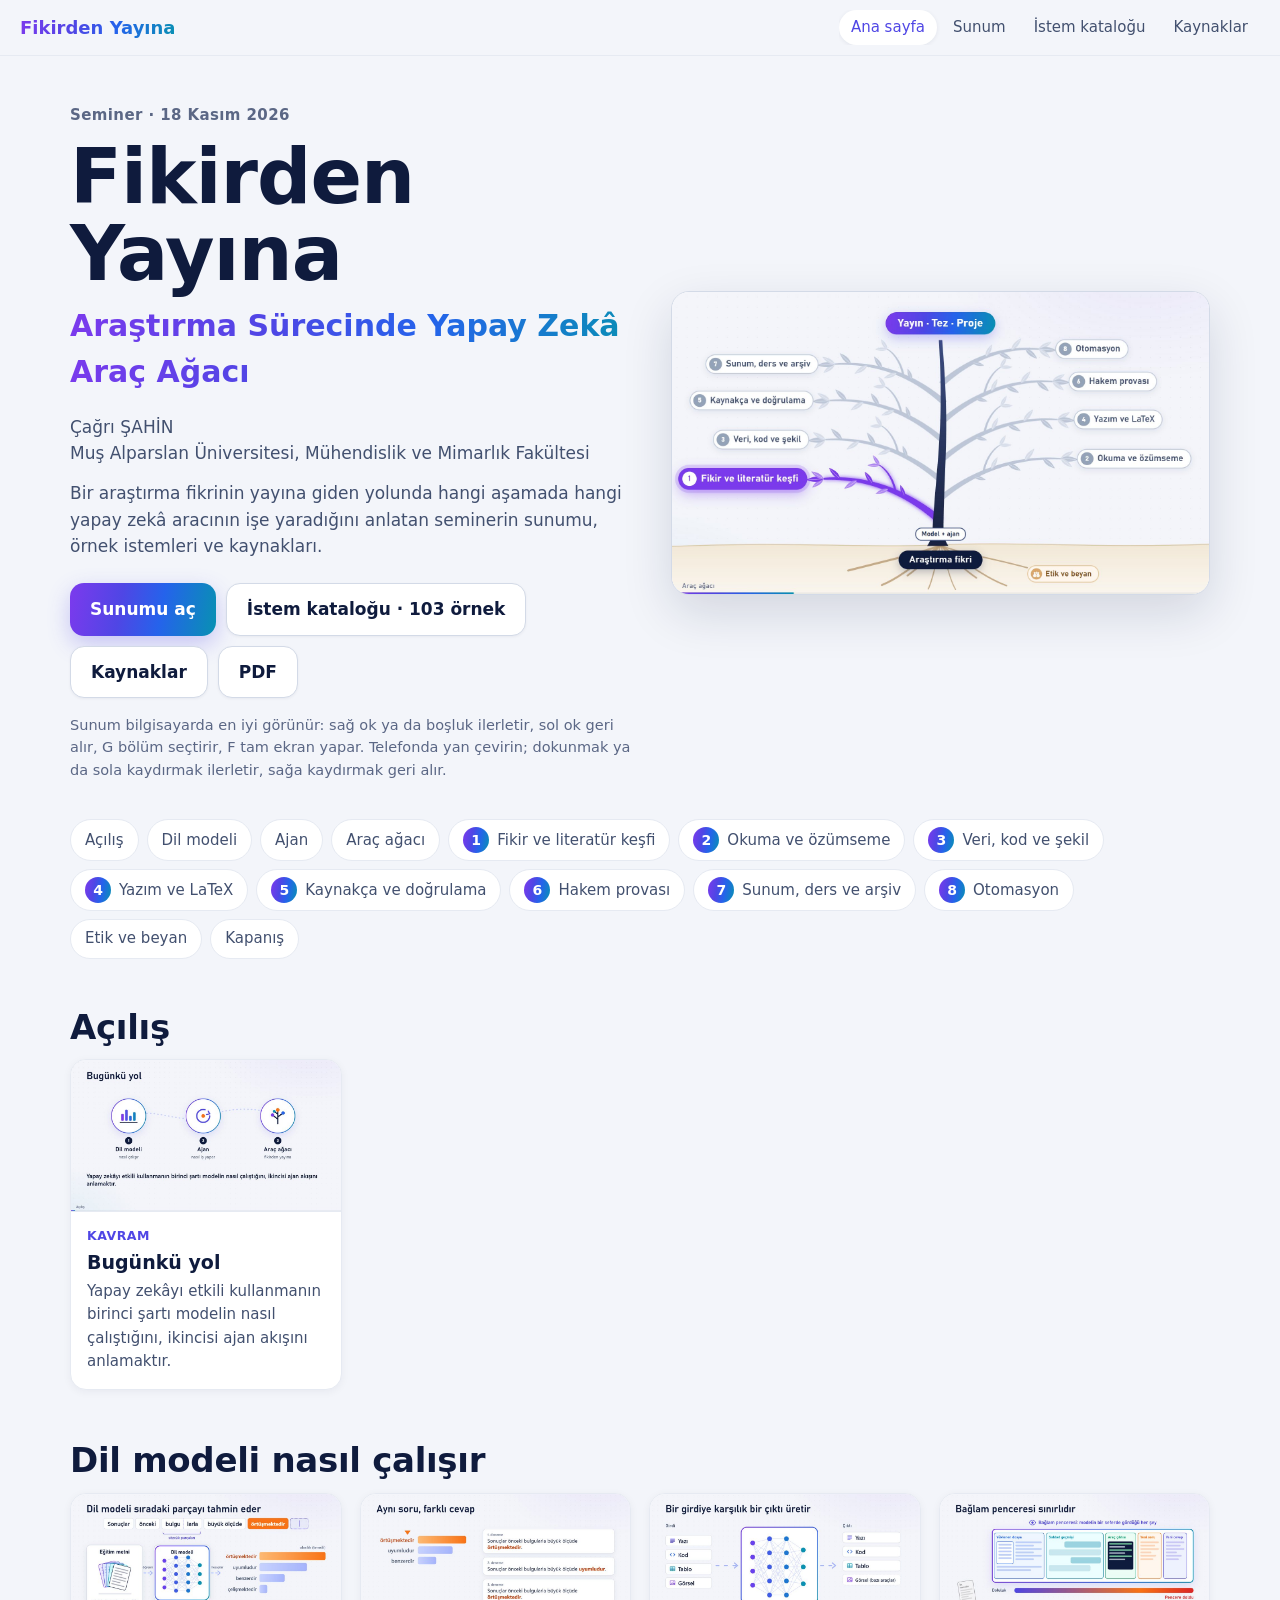
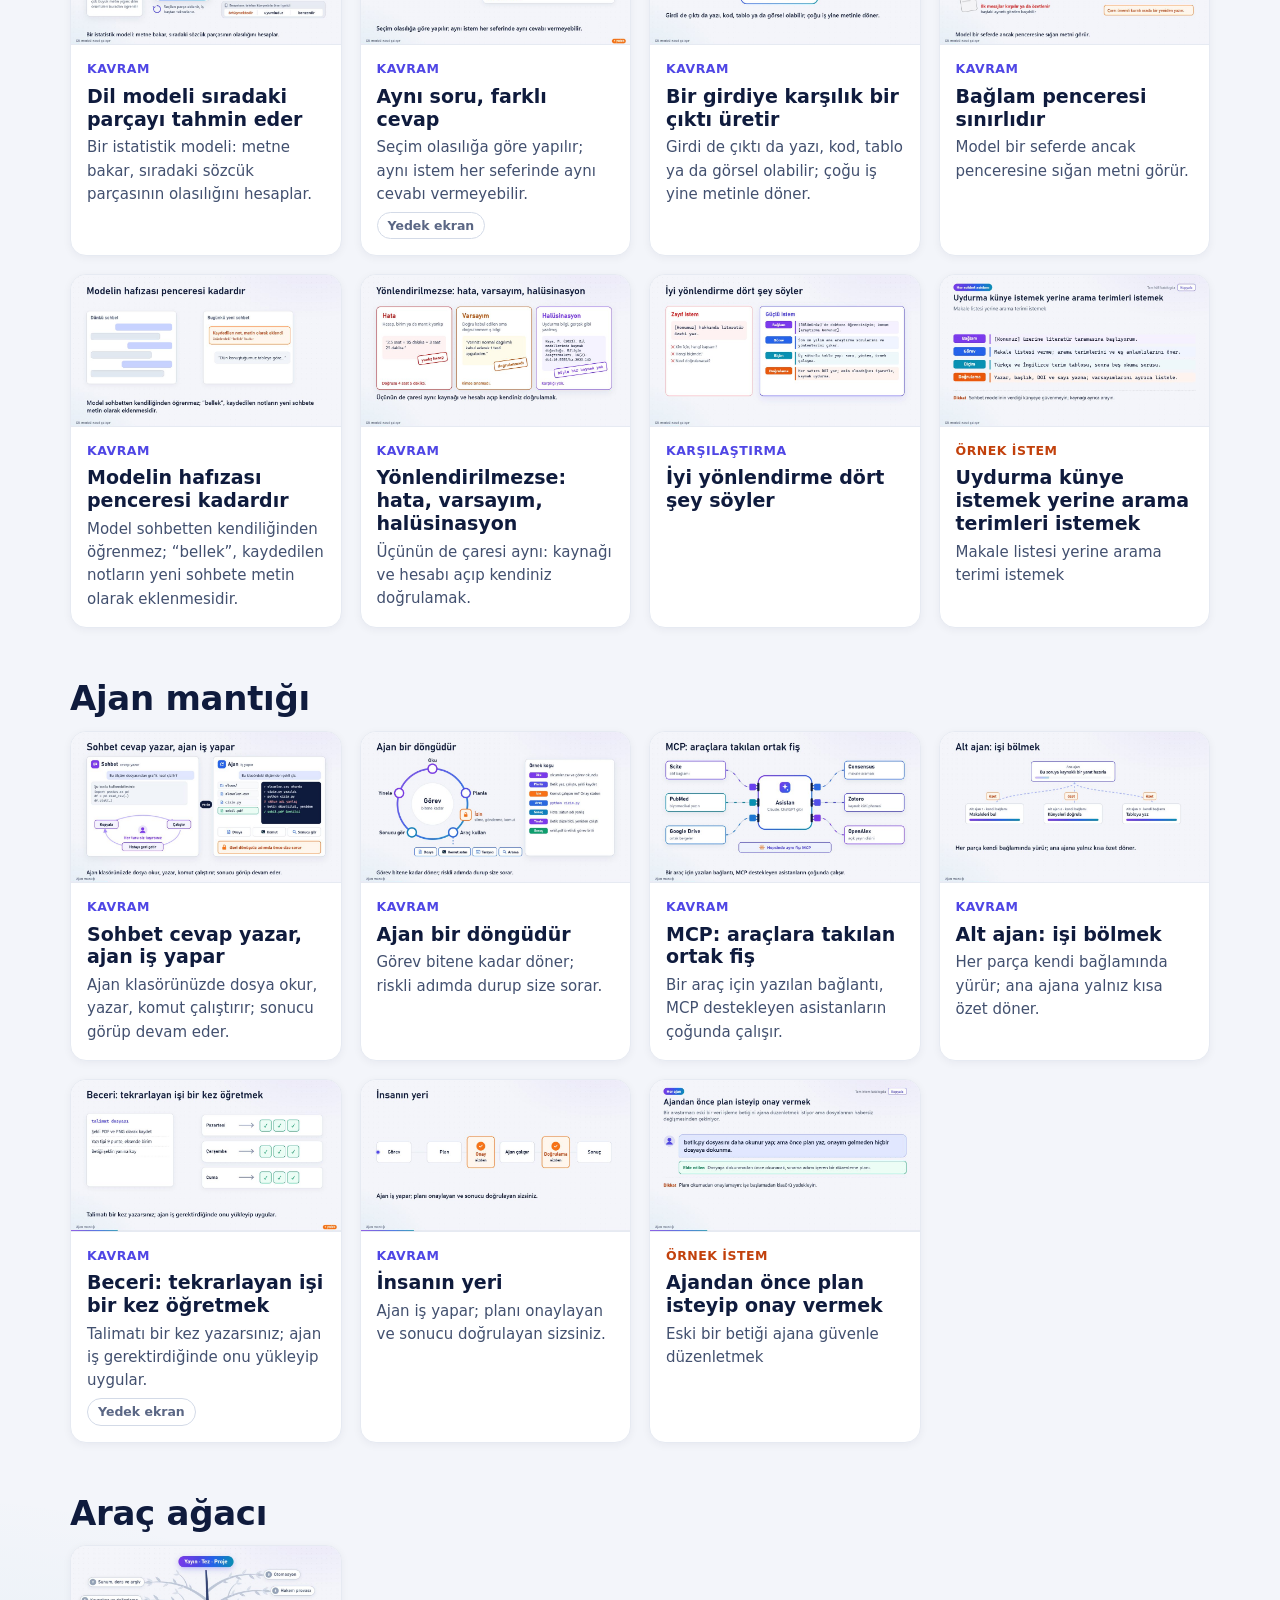
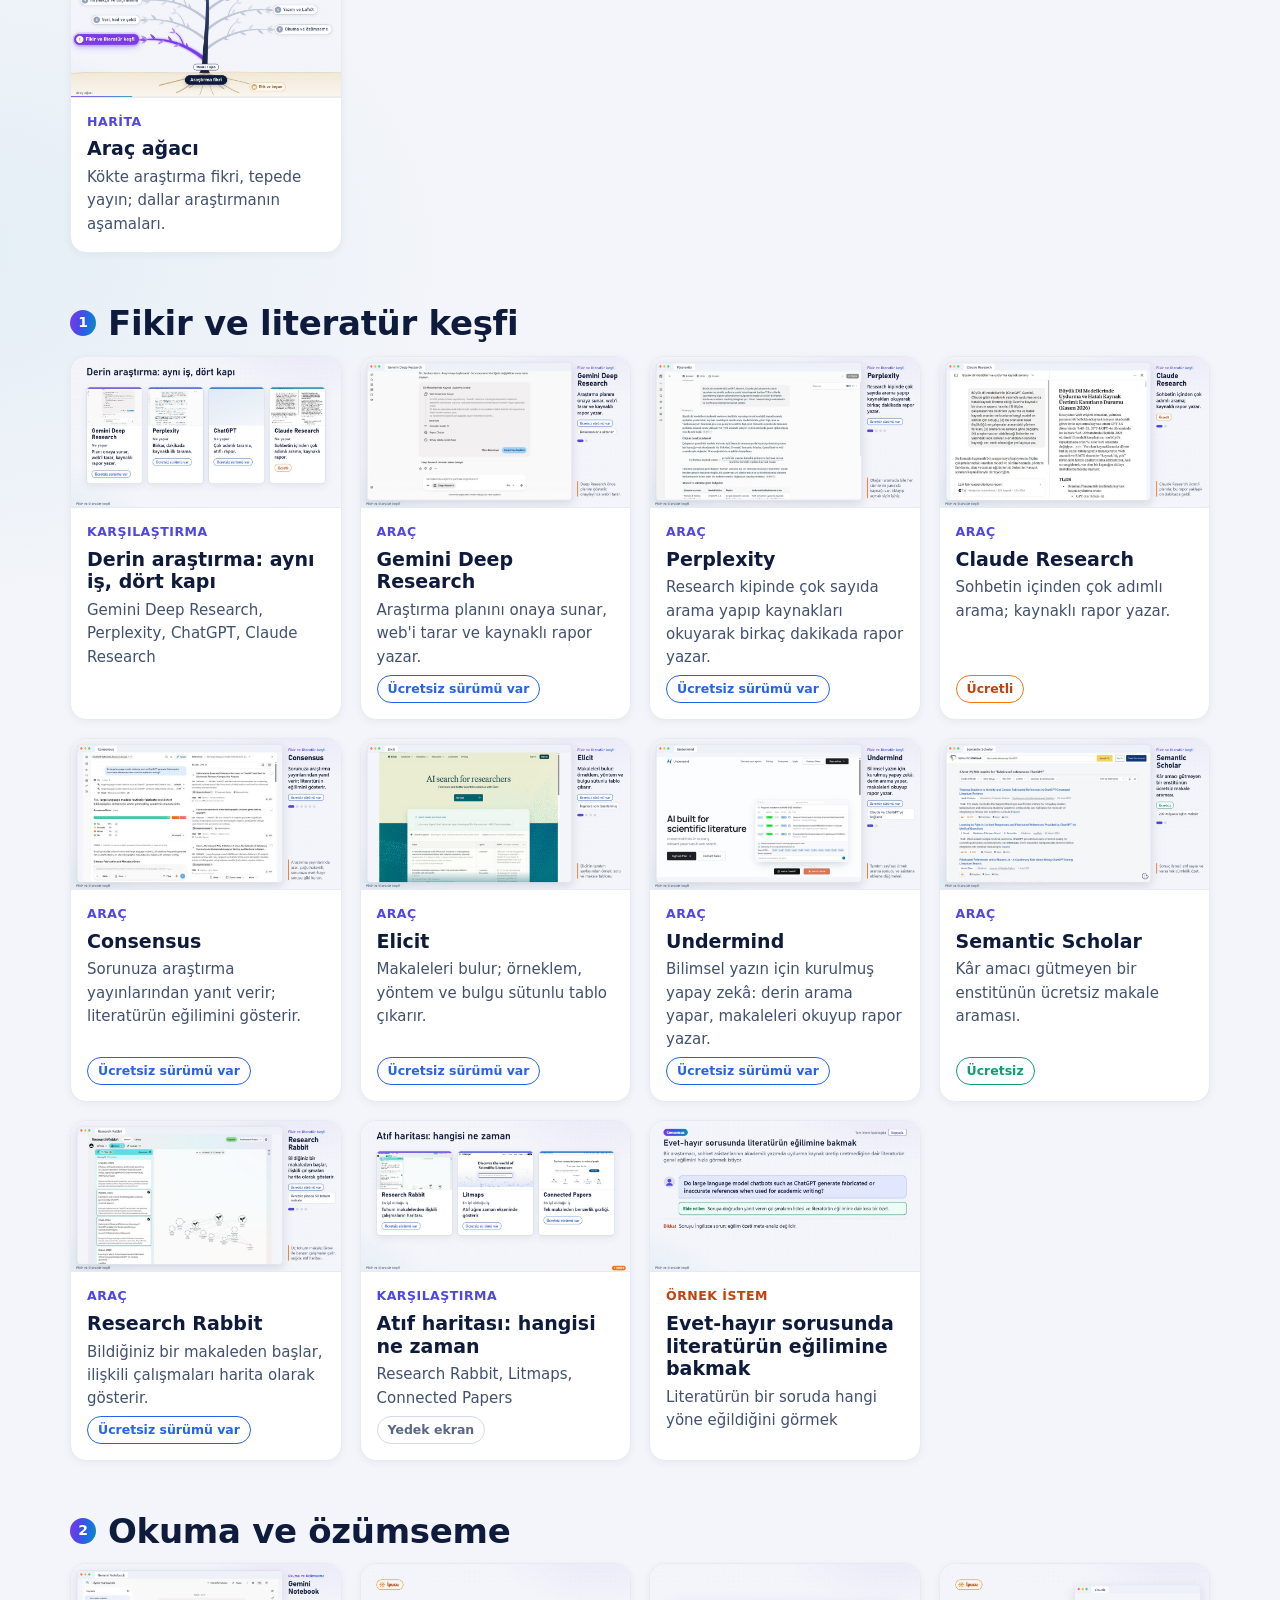
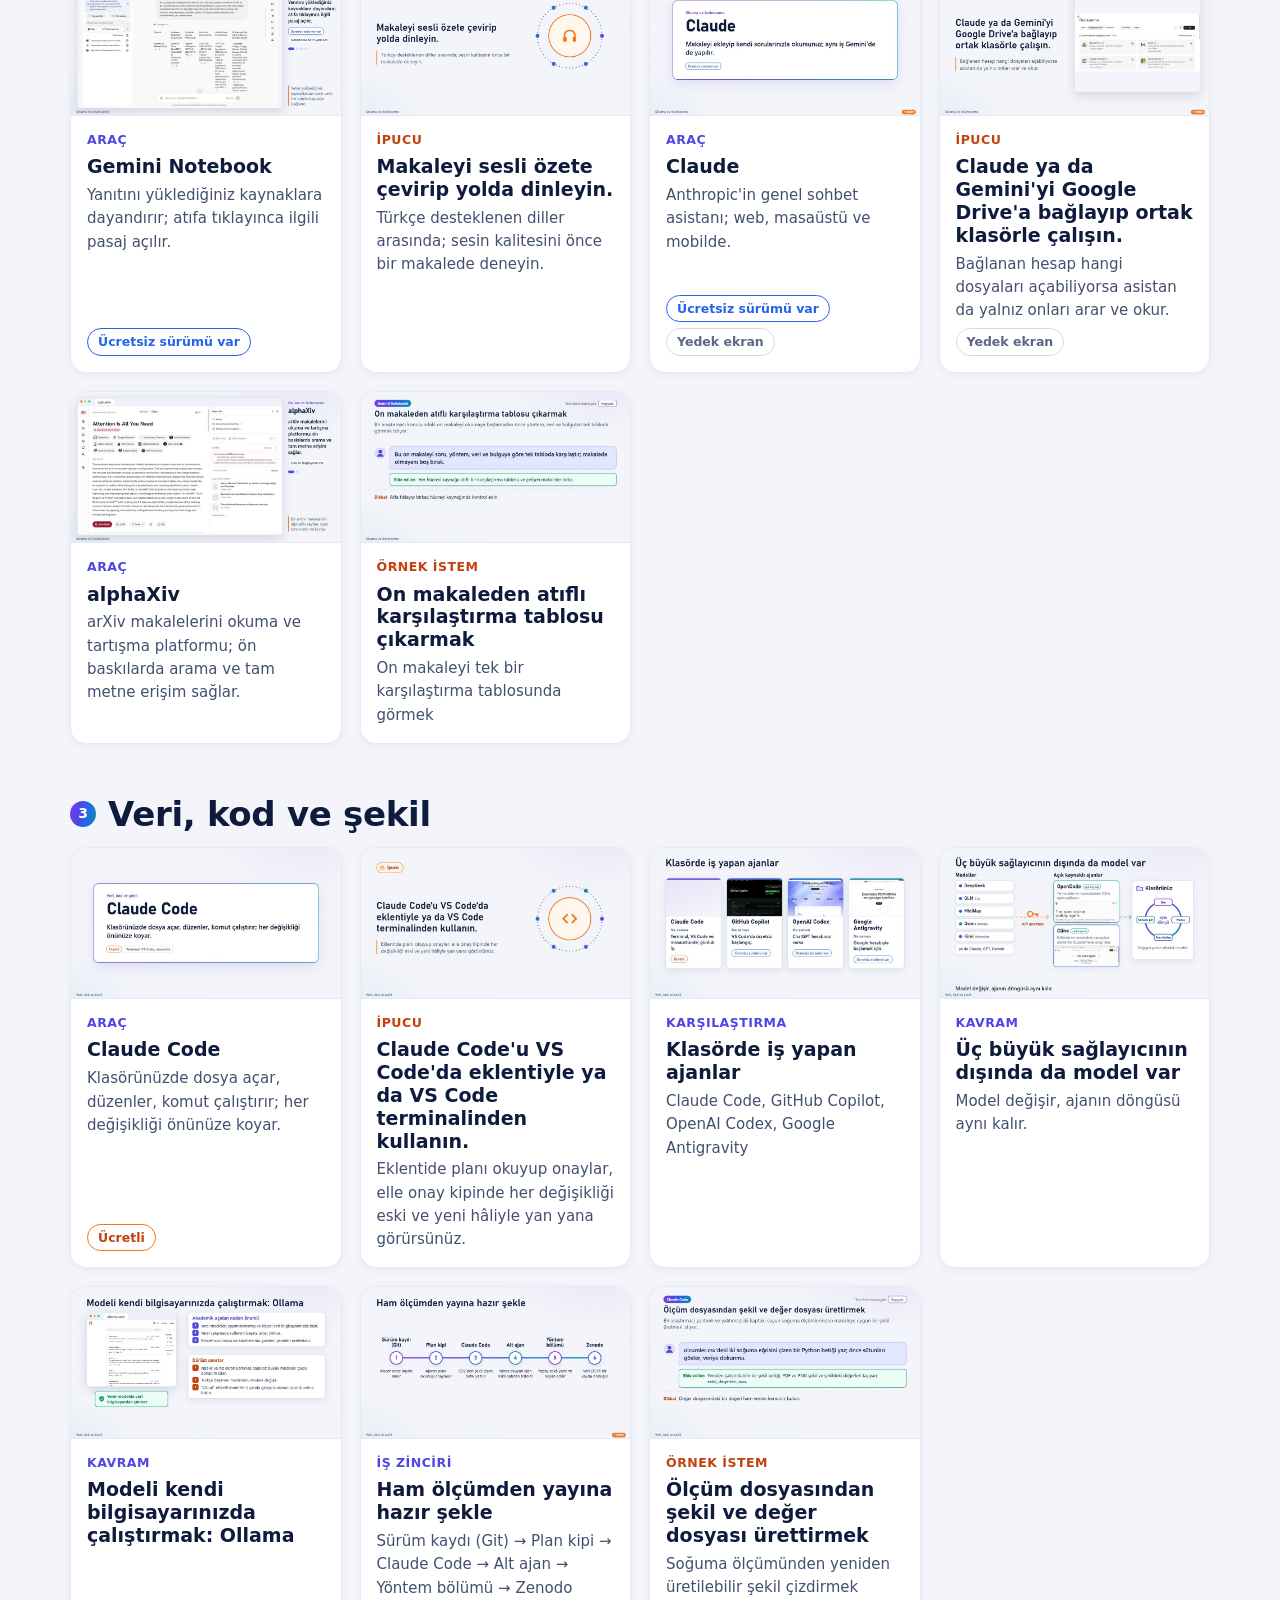
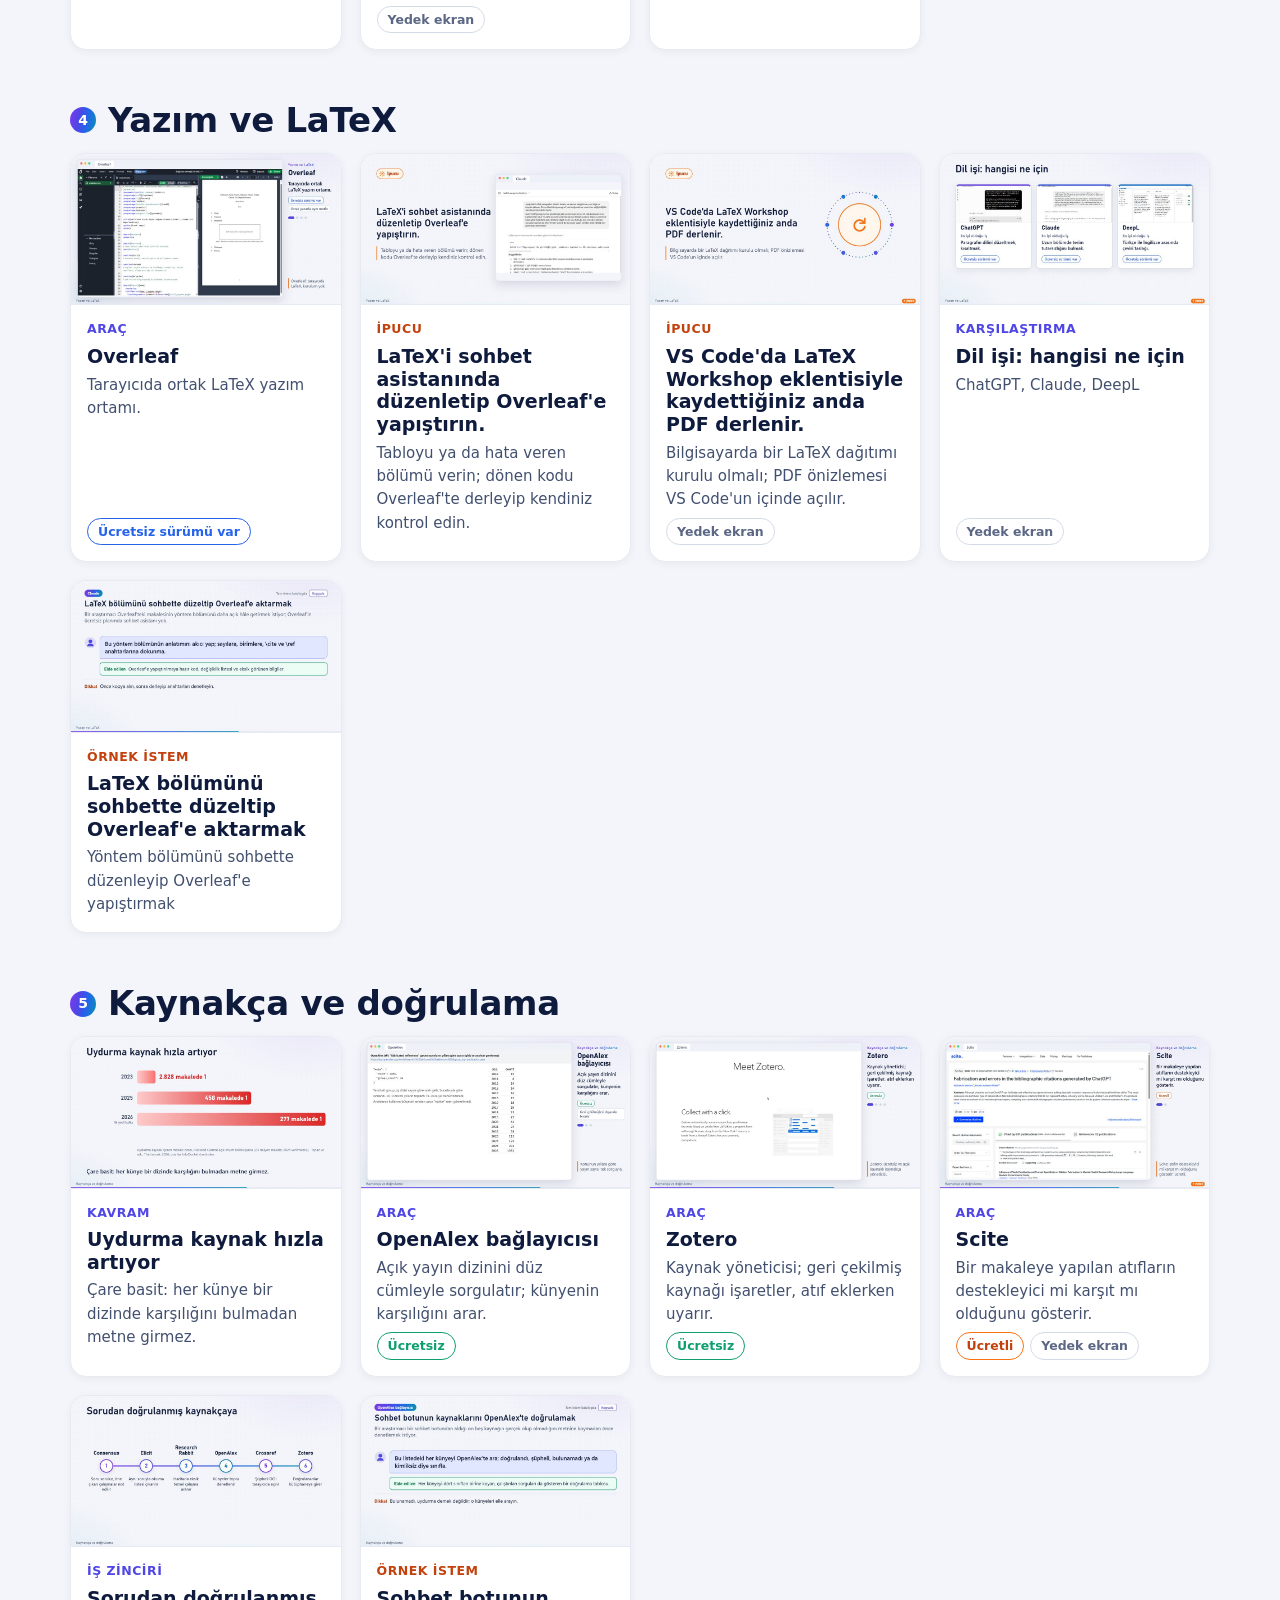
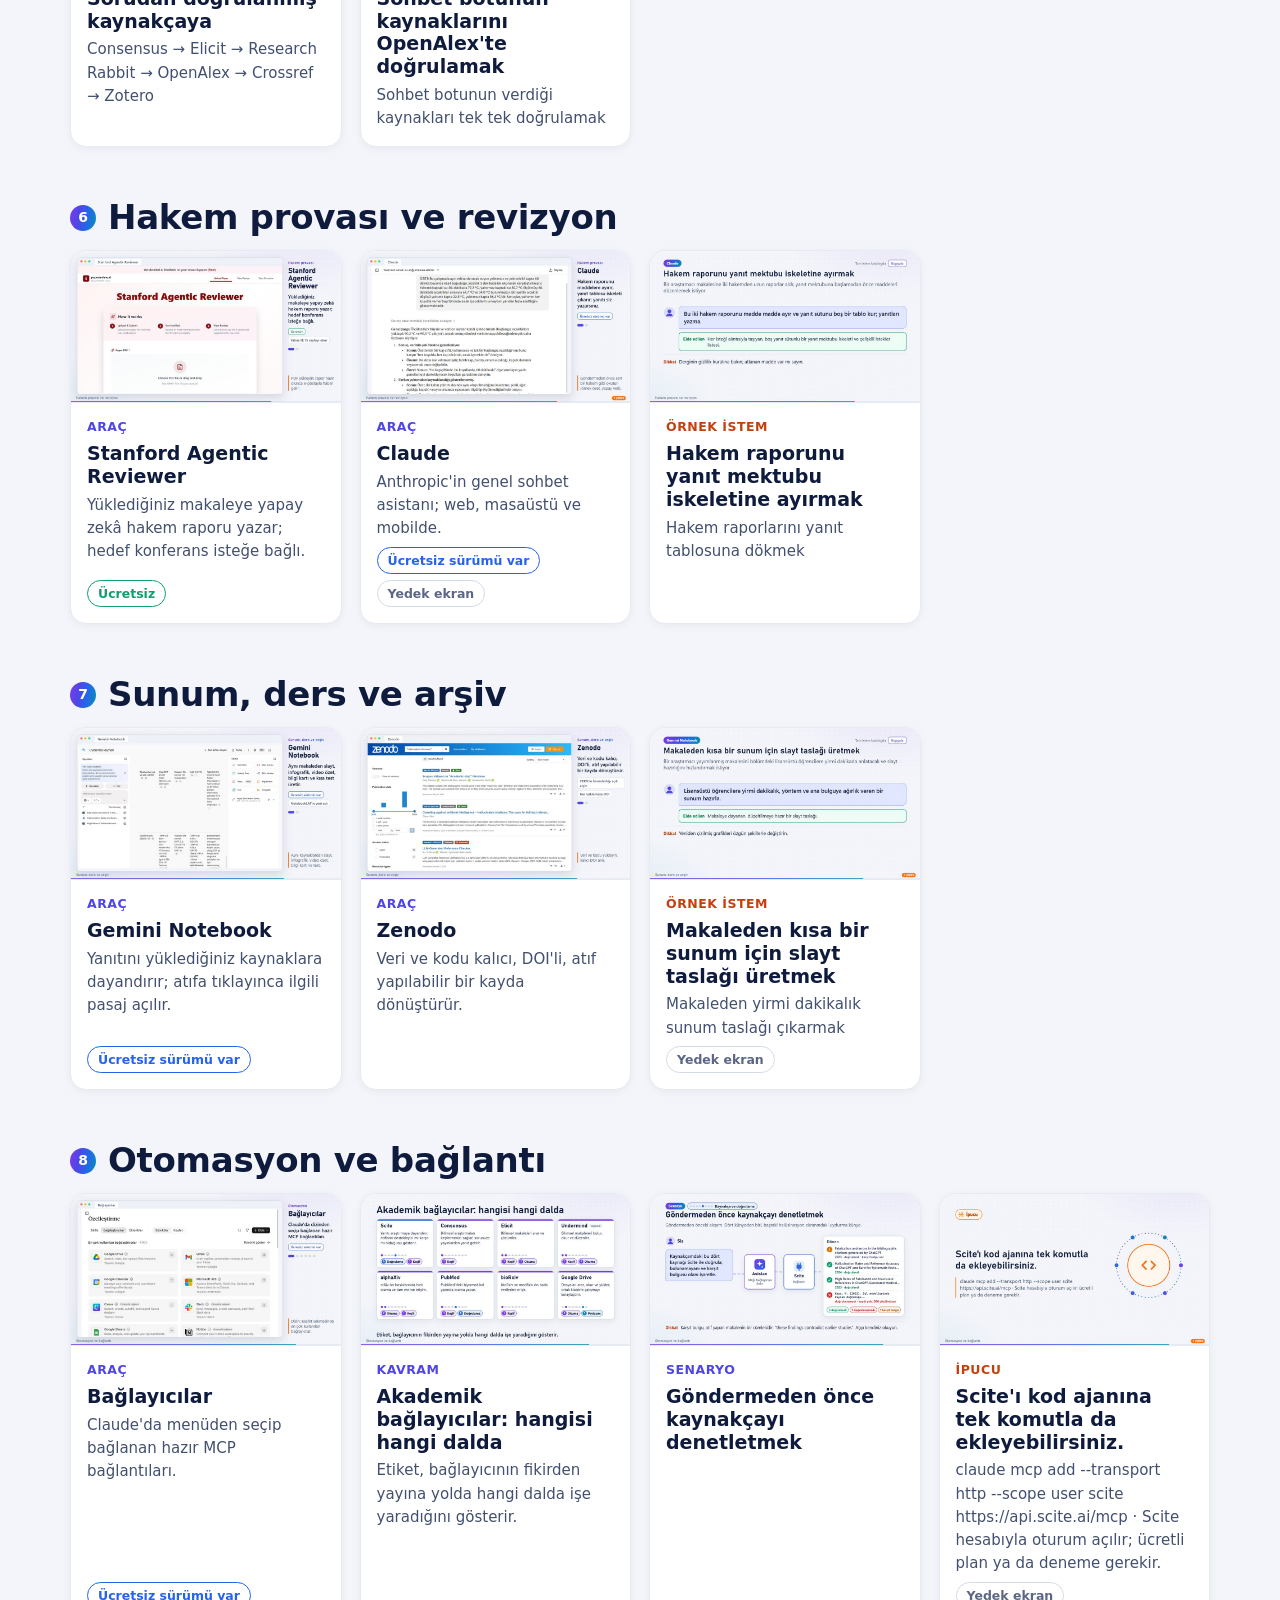
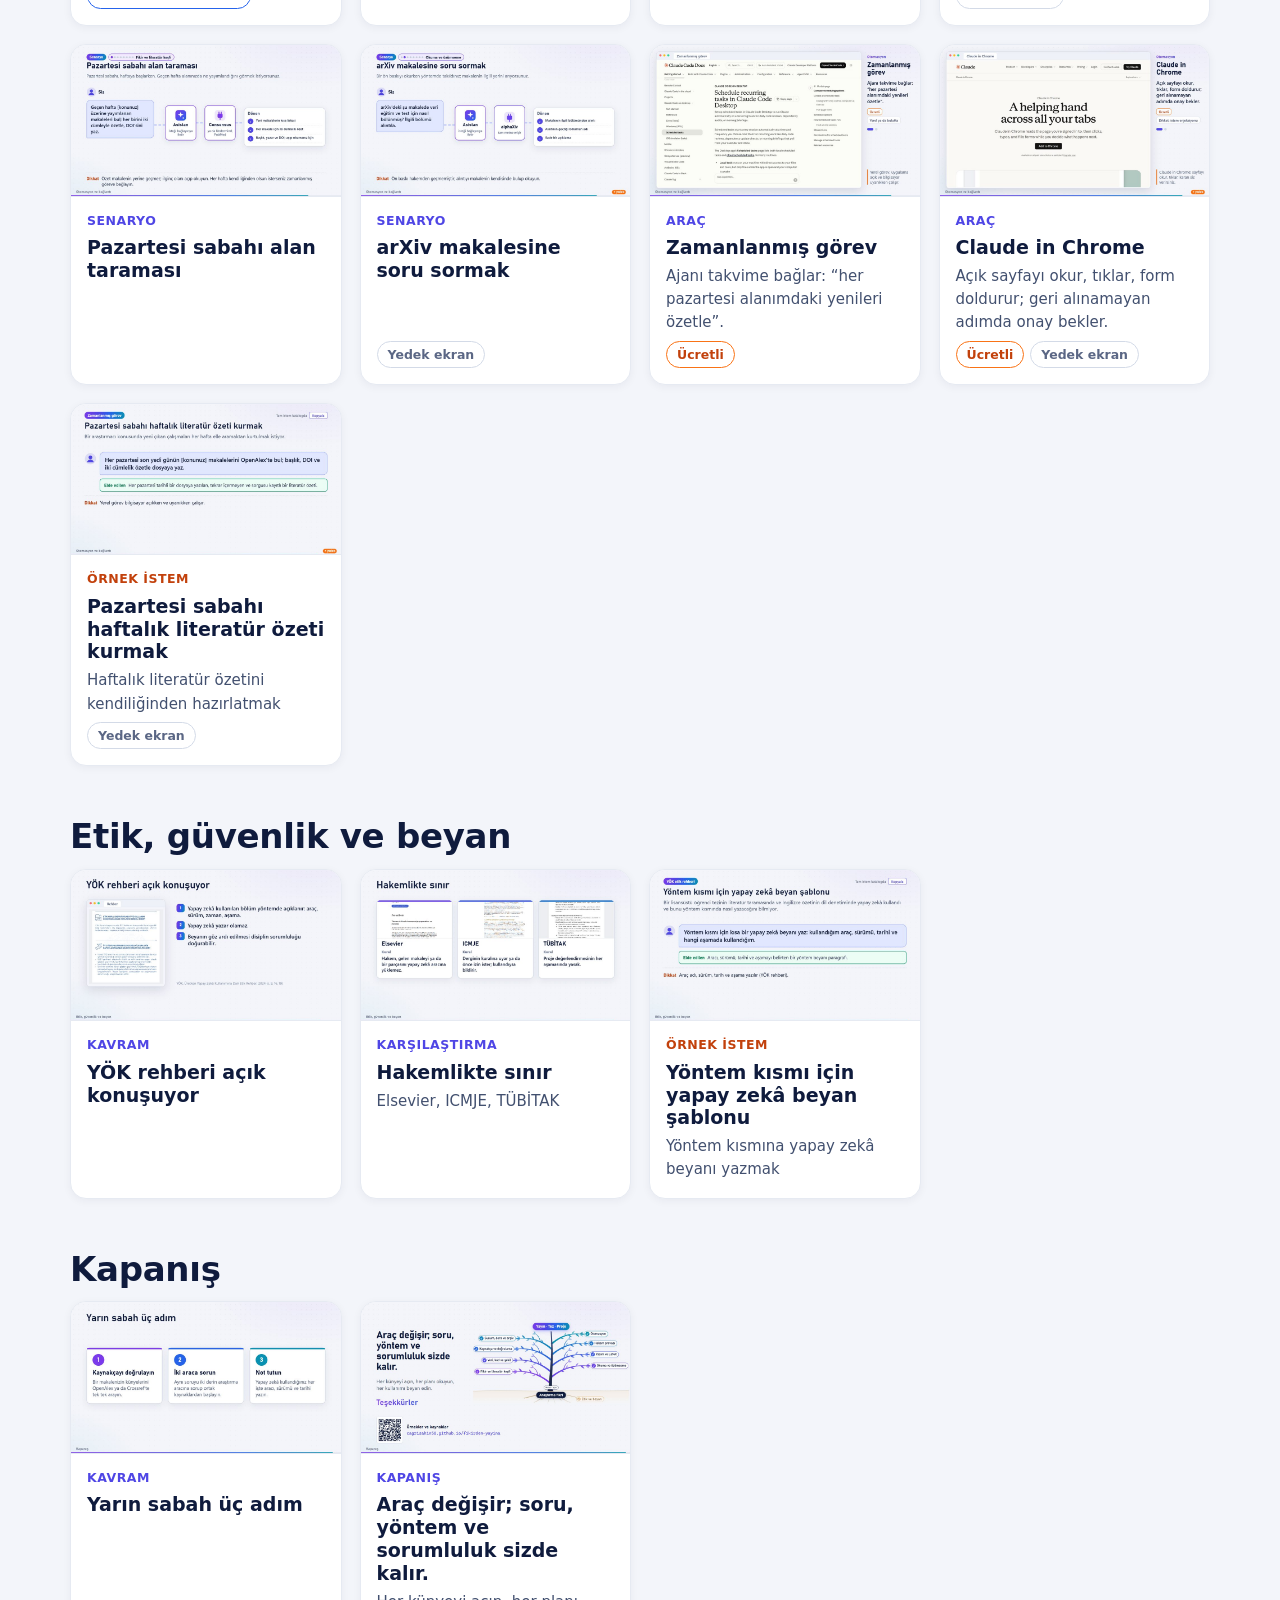
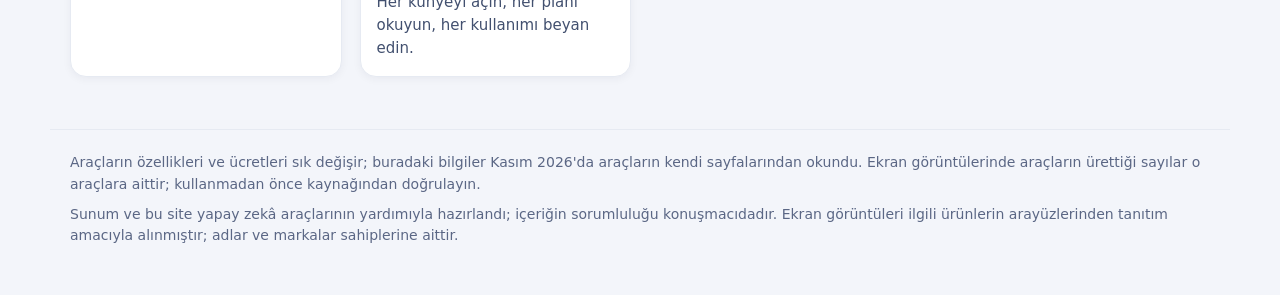
==== commit 0dc6b442: "Sunum telefonda ekrana sigar: tasma duzeltildi, dokunmatik gezinme eklendi Co-Authored-By: Claude Fa" ====
--- a/index.html
+++ b/index.html
@@ -24,7 +24,7 @@
 <p class="kim">Çağrı ŞAHİN<br>Muş Alparslan Üniversitesi, Mühendislik ve Mimarlık Fakültesi</p>
 <p class="tanim">Bir araştırma fikrinin yayına giden yolunda hangi aşamada hangi yapay zekâ aracının işe yaradığını anlatan seminerin sunumu, örnek istemleri ve kaynakları.</p>
 <div class="dugmeler"><a class="dugme ana" href="sunum.html">Sunumu aç</a><a class="dugme" href="ornekler.html">İstem kataloğu · 103 örnek</a><a class="dugme" href="kaynaklar.html">Kaynaklar</a><a class="dugme" href="fikirden-yayina.pdf">PDF</a></div>
-<p class="ipucu-s">Sunum bilgisayarda en iyi görünür: sağ ok ya da boşluk ilerletir, sol ok geri alır, G bölüm seçtirir, F tam ekran yapar. Telefonda ekrana dokunmak ilerletir.</p>
+<p class="ipucu-s">Sunum bilgisayarda en iyi görünür: sağ ok ya da boşluk ilerletir, sol ok geri alır, G bölüm seçtirir, F tam ekran yapar. Telefonda yan çevirin; dokunmak ya da sola kaydırmak ilerletir, sağa kaydırmak geri alır.</p>
 </div>
 <a class="hero-gorsel" href="sunum.html#id=harita_ilk"><img width="1600" height="900" src="kucuk/agac.jpg" alt="Araç ağacı: kökte araştırma fikri, tepede yayın, dallarda araştırmanın aşamaları"></a>
 </header>
